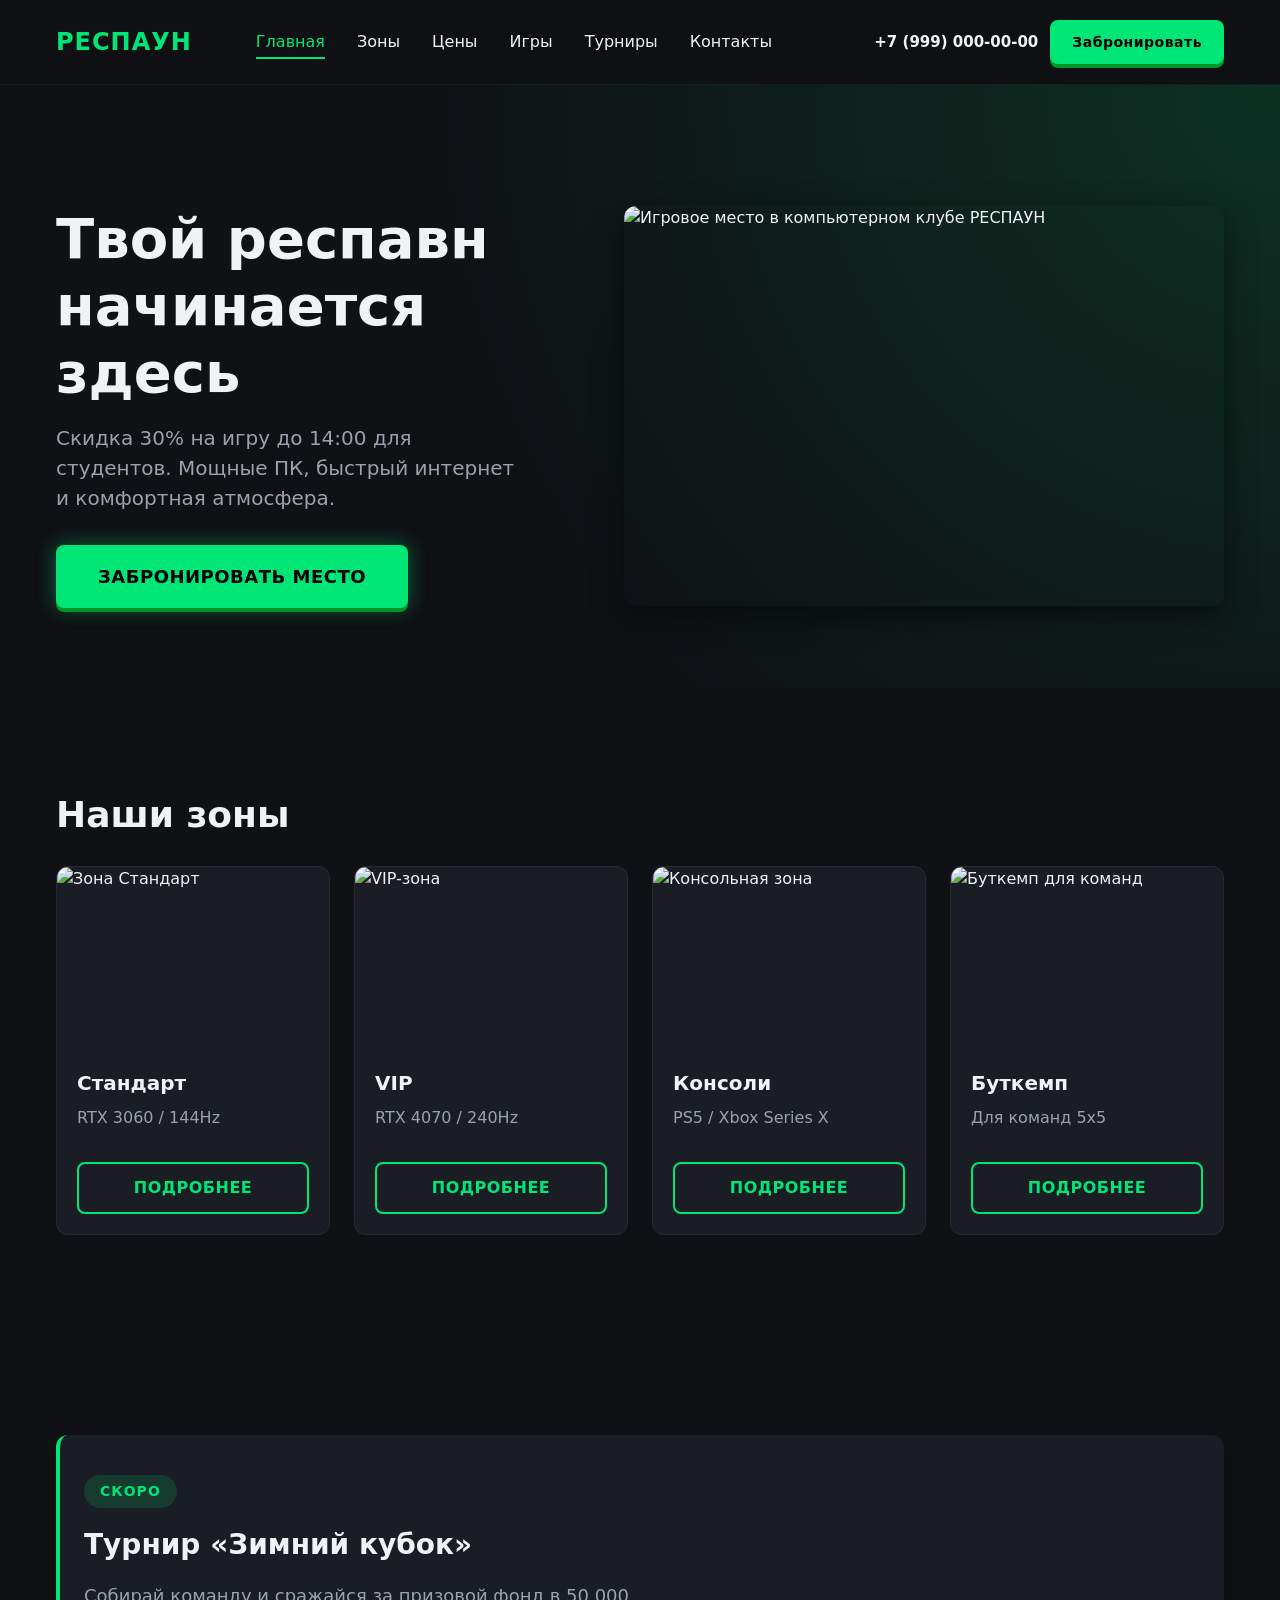
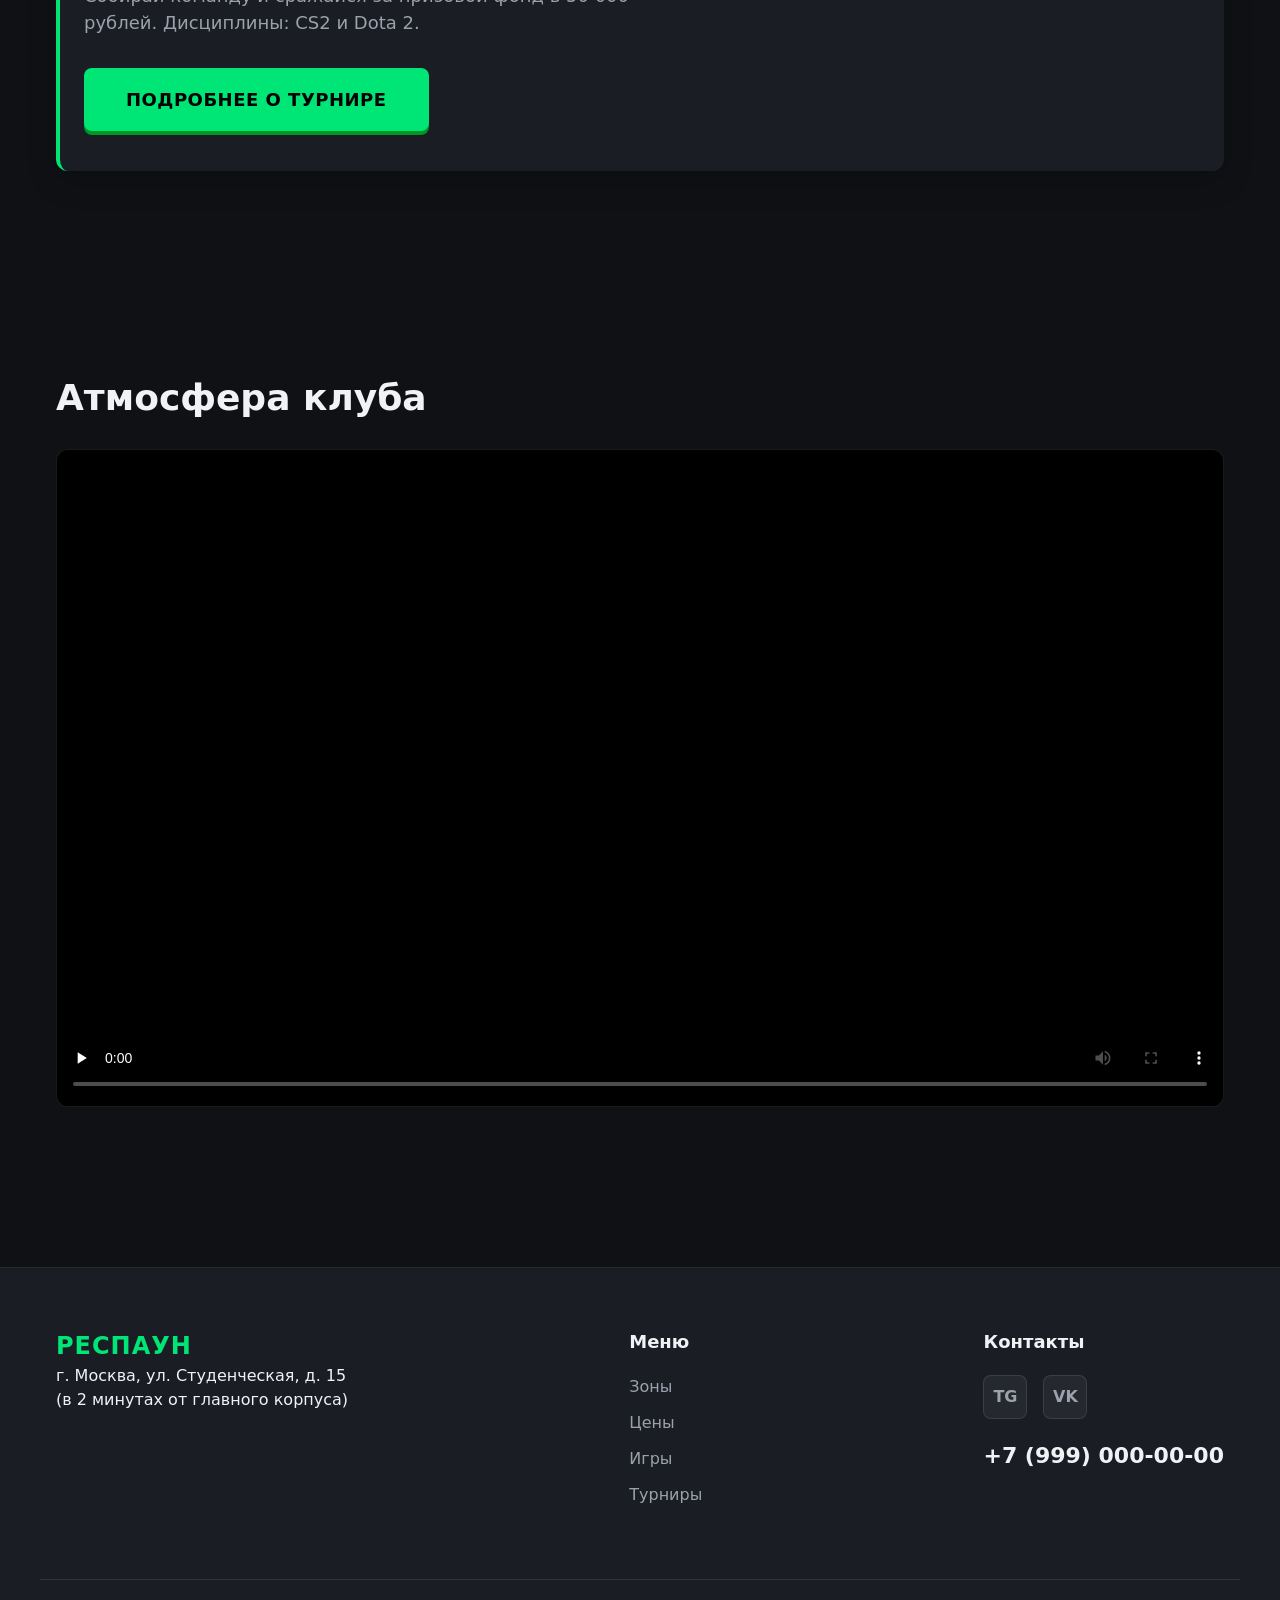
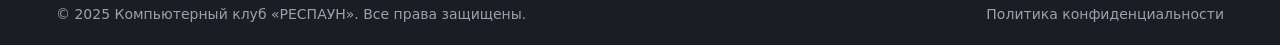
==== index.html @ 5cc8f0fd "index.html good" ====
<!DOCTYPE html>
<html lang="ru">
<head>
  <meta charset="UTF-8">
  <meta name="viewport" content="width=device-width, initial-scale=1.0">
  
  <title>Компьютерный клуб РЕСПАУН | Играй рядом с вузом</title>
  <meta name="description" content="Современный компьютерный клуб РЕСПАУН рядом с твоим вузом. Мощные ПК, уютные зоны, турниры и скидки для студентов. Бронируй место онлайн!">
  
  <meta property="og:title" content="Компьютерный клуб РЕСПАУН">
  <meta property="og:description" content="Играй рядом с вузом. Скидки до 14:00. Бронируй место онлайн!">
  <meta property="og:image" content="https://respawn-club.ru/img/og-index.webp">
  <meta property="og:type" content="website">
  <meta property="og:url" content="https://respawn-club.ru/">
  
  <link rel="icon" href="img/favicon.ico" type="image/x-icon">
  <link rel="stylesheet" href="css/style.css">
  <script src="js/main.js" defer></script>
</head>
<body class="page-index">

  <!-- БЛОК 1: ШАПКА И МЕНЮ -->
  <header class="header">
    <div class="container header__container">
      <a href="index.html" class="logo" aria-label="РЕСПАУН - на главную">РЕСПАУН</a>
      
      <nav class="nav" id="nav" aria-label="Главное меню">
        <ul class="nav__list">
          <li class="nav__item"><a href="index.html" class="nav__link nav__link--active" aria-current="page">Главная</a></li>
          <li class="nav__item"><a href="zones.html" class="nav__link">Зоны</a></li>
          <li class="nav__item"><a href="prices.html" class="nav__link">Цены</a></li>
          <li class="nav__item"><a href="games.html" class="nav__link">Игры</a></li>
          <li class="nav__item"><a href="tournament.html" class="nav__link">Турниры</a></li>
          <li class="nav__item"><a href="contacts.html" class="nav__link">Контакты</a></li>
        </ul>
      </nav>

      <div class="header__actions">
        <a href="tel:+79990000000" class="header__phone" data-event="contact_click" aria-label="Позвонить нам">+7 (999) 000-00-00</a>
        <!-- Сделали кнопку бронирования в шапке более заметной -->
        <a href="reaction.html" class="btn btn--primary btn--small" data-event="cta_click">Забронировать</a>
        
        <button class="burger" id="burger" aria-label="Открыть меню" aria-expanded="false" aria-controls="nav">
          <span class="burger__line"></span>
          <span class="burger__line"></span>
          <span class="burger__line"></span>
        </button>
      </div>
    </div>
  </header>

  <main>
    <!-- БЛОК 2: ПЕРВЫЙ ЭКРАН -->
    <section class="hero">
      <div class="container hero__container">
        <div class="hero__content">
          <h1 class="hero__title">Твой респавн начинается здесь</h1>
          <p class="hero__subtitle">Скидка 30% на игру до 14:00 для студентов. Мощные ПК, быстрый интернет и комфортная атмосфера.</p>
          
          <!-- Главная CTA-кнопка. Теперь это крупная, заметная кнопка -->
          <a href="reaction.html" class="btn btn--primary btn--large btn--glow" data-event="cta_click">
            Забронировать место
          </a>
        </div>
        <div class="hero__image">
          <img src="img/hero-pc.webp" alt="Игровое место в компьютерном клубе РЕСПАУН" width="600" height="400" fetchpriority="high">
        </div>
      </div>
    </section>

    <!-- БЛОК 3: ЗОНЫ -->
    <section class="zones section">
      <div class="container">
        <h2 class="section__title">Наши зоны</h2>
        <div class="zones__grid" data-event="zone_view">
          
          <a href="zones.html#standard" class="zone-card">
            <img src="img/zone-standard.webp" alt="Зона Стандарт" class="zone-card__img" loading="lazy" width="300" height="200">
            <div class="zone-card__content">
              <h3 class="zone-card__title">Стандарт</h3>
              <p class="zone-card__desc">RTX 3060 / 144Hz</p>
              <!-- Кнопка внутри карточки -->
              <span class="btn btn--outline btn--full-width">Подробнее</span>
            </div>
          </a>

          <a href="zones.html#vip" class="zone-card">
            <img src="img/zone-vip.webp" alt="VIP-зона" class="zone-card__img" loading="lazy" width="300" height="200">
            <div class="zone-card__content">
              <h3 class="zone-card__title">VIP</h3>
              <p class="zone-card__desc">RTX 4070 / 240Hz</p>
              <span class="btn btn--outline btn--full-width">Подробнее</span>
            </div>
          </a>

          <a href="zones.html#console" class="zone-card">
            <img src="img/zone-console.webp" alt="Консольная зона" class="zone-card__img" loading="lazy" width="300" height="200">
            <div class="zone-card__content">
              <h3 class="zone-card__title">Консоли</h3>
              <p class="zone-card__desc">PS5 / Xbox Series X</p>
              <span class="btn btn--outline btn--full-width">Подробнее</span>
            </div>
          </a>

          <a href="zones.html#bootcamp" class="zone-card">
            <img src="img/zone-bootcamp.webp" alt="Буткемп для команд" class="zone-card__img" loading="lazy" width="300" height="200">
            <div class="zone-card__content">
              <h3 class="zone-card__title">Буткемп</h3>
              <p class="zone-card__desc">Для команд 5х5</p>
              <span class="btn btn--outline btn--full-width">Подробнее</span>
            </div>
          </a>

        </div>
      </div>
    </section>

    <!-- БЛОК 4: ТУРНИР «ЗИМНИЙ КУБОК» -->
    <section class="tournament-promo section" data-event="tournament_view">
      <div class="container">
        <div class="promo-banner">
          <div class="promo-banner__content">
            <span class="badge">Скоро</span>
            <h2 class="promo-banner__title">Турнир «Зимний кубок»</h2>
            <p class="promo-banner__text">Собирай команду и сражайся за призовой фонд в 50 000 рублей. Дисциплины: CS2 и Dota 2.</p>
            <!-- Кнопка перехода на страницу турниров -->
            <a href="tournament.html" class="btn btn--primary btn--large">Подробнее о турнире</a>
          </div>
        </div>
      </div>
    </section>

    <!-- БЛОК 5: ВИДЕО КЛУБА -->
    <section class="video-section section" data-event="video_play">
      <div class="container">
        <h2 class="section__title">Атмосфера клуба</h2>
        <div class="video-wrapper">
          <video class="club-video" controls preload="none" poster="img/video-poster.webp">
            <source src="video/club-tour.mp4" type="video/mp4">
            Ваш браузер не поддерживает видео.
          </video>
        </div>
      </div>
    </section>
  </main>

  <!-- БЛОК 6: ПОДВАЛ -->
  <footer class="footer">
    <div class="container footer__container">
      <div class="footer__info">
        <a href="index.html" class="logo footer__logo">РЕСПАУН</a>
        <p class="footer__address">г. Москва, ул. Студенческая, д. 15<br>(в 2 минутах от главного корпуса)</p>
      </div>
      
      <div class="footer__nav">
        <h3 class="footer__title">Меню</h3>
        <ul class="footer__list">
          <li><a href="zones.html" class="footer__link">Зоны</a></li>
          <li><a href="prices.html" class="footer__link">Цены</a></li>
          <li><a href="games.html" class="footer__link">Игры</a></li>
          <li><a href="tournament.html" class="footer__link">Турниры</a></li>
        </ul>
      </div>

      <div class="footer__contacts">
        <h3 class="footer__title">Контакты</h3>
        <div class="footer__socials" data-event="social_click">
          <a href="https://t.me/respawn_club" target="_blank" rel="noopener" aria-label="Мы в Telegram">TG</a>
          <a href="https://vk.com/respawn_club" target="_blank" rel="noopener" aria-label="Мы во ВКонтакте">VK</a>
        </div>
        <a href="tel:+79990000000" class="footer__phone" data-event="contact_click">+7 (999) 000-00-00</a>
      </div>
    </div>
    
    <div class="container footer__bottom">
      <p>&copy; 2025 Компьютерный клуб «РЕСПАУН». Все права защищены.</p>
      <a href="privacy.html" class="footer__privacy">Политика конфиденциальности</a>
    </div>
  </footer>

</body>
</html>
---- css/style.css ----
/* --- Базовые переменные --- */
:root {
  --bg-color: #0f1115;
  --surface-color: #1a1d24;
  --text-main: #f0f2f5;
  --text-muted: #9ba1ad;
  --accent-color: #00e676;
  --accent-hover: #00c853;
  --accent-active: #009624;
  --border-radius: 12px;
  --container-width: 1200px;
  --font-family: system-ui, -apple-system, BlinkMacSystemFont, "Segoe UI", Roboto, sans-serif;
}

* {
  box-sizing: border-box;
  margin: 0;
  padding: 0;
}

body {
  font-family: var(--font-family);
  background-color: var(--bg-color);
  color: var(--text-main);
  line-height: 1.5;
  -webkit-font-smoothing: antialiased;
}

img, video {
  max-width: 100%;
  height: auto;
  display: block;
}

a {
  text-decoration: none;
  color: inherit;
}

ul {
  list-style: none;
}

.container {
  width: 100%;
  max-width: var(--container-width);
  margin: 0 auto;
  padding: 0 16px;
}

.section {
  padding: 60px 0;
}

.section__title {
  font-size: 28px;
  margin-bottom: 24px;
  font-weight: 700;
}

/* =========================================
   ОБНОВЛЕННЫЕ КНОПКИ
   ========================================= */
.btn {
  display: inline-flex;
  align-items: center;
  justify-content: center;
  min-height: 48px; /* Увеличенная высота для удобства нажатия */
  padding: 12px 32px;
  border-radius: 8px; /* Чуть менее круглые, более строгие */
  font-weight: 700;
  font-size: 16px;
  cursor: pointer;
  transition: all 0.2s ease-in-out;
  border: 2px solid transparent;
  text-align: center;
  text-transform: uppercase; /* Для стиля геймерских кнопок */
  letter-spacing: 0.5px;
  font-family: inherit;
}

/* Эффект нажатия */
.btn:active {
  transform: translateY(2px);
  box-shadow: none;
}

/* Основная (акцентная) кнопка */
.btn--primary {
  background-color: var(--accent-color);
  color: #000;
  box-shadow: 0 4px 0 var(--accent-active); /* Объемная тень снизу */
}

.btn--primary:hover {
  background-color: var(--accent-hover);
  box-shadow: 0 4px 0 #007b1e;
  transform: translateY(-2px);
}

/* Кнопка с обводкой (для карточек) */
.btn--outline {
  border-color: var(--accent-color);
  color: var(--accent-color);
  background: transparent;
}

.btn--outline:hover {
  background-color: var(--accent-color);
  color: #000;
  box-shadow: 0 4px 0 var(--accent-active);
  transform: translateY(-2px);
}

/* Размеры */
.btn--large {
  font-size: 18px;
  padding: 16px 40px;
  min-height: 56px;
}

.btn--small {
  font-size: 14px;
  padding: 8px 20px;
  min-height: 44px; /* Минимум 44px по требованиям доступности */
  text-transform: none;
}

.btn--full-width {
  width: 100%;
  margin-top: 16px;
}

/* Свечение для главной кнопки на первом экране */
.btn--glow {
  box-shadow: 0 4px 0 var(--accent-active), 0 0 20px rgba(0, 230, 118, 0.4);
}
.btn--glow:hover {
  box-shadow: 0 4px 0 #007b1e, 0 0 30px rgba(0, 230, 118, 0.6);
}

/* =========================================
   ШАПКА
   ========================================= */
.header {
  background-color: rgba(15, 17, 21, 0.95);
  backdrop-filter: blur(10px);
  position: sticky;
  top: 0;
  z-index: 100;
  border-bottom: 1px solid rgba(255, 255, 255, 0.05);
  padding: 10px 0;
}

.header__container {
  display: flex;
  align-items: center;
  justify-content: space-between;
  min-height: 64px;
  gap: 16px;
}

.logo {
  font-size: 24px;
  font-weight: 900;
  letter-spacing: 1px;
  color: var(--accent-color);
}

.nav {
  display: none;
}

.header__phone {
  display: none;
  font-weight: 600;
  font-size: 15px;
}

.header__actions {
  display: flex;
  align-items: center;
  gap: 12px;
}

/* Бургер */
.burger {
  display: flex;
  flex-direction: column;
  justify-content: space-around;
  width: 44px;
  height: 44px;
  background: rgba(255, 255, 255, 0.05);
  border-radius: 8px;
  border: none;
  cursor: pointer;
  padding: 12px;
}

.burger__line {
  width: 100%;
  height: 2px;
  background-color: var(--text-main);
  transition: 0.3s;
}

/* =========================================
   ПЕРВЫЙ ЭКРАН
   ========================================= */
.hero {
  padding: 40px 0;
  background: radial-gradient(circle at top right, rgba(0, 230, 118, 0.15), transparent 60%);
}

.hero__container {
  display: flex;
  flex-direction: column;
  gap: 32px;
}

.hero__title {
  font-size: 36px;
  line-height: 1.2;
  margin-bottom: 16px;
}

.hero__subtitle {
  font-size: 18px;
  color: var(--text-muted);
  margin-bottom: 32px;
}

.hero__image img {
  border-radius: var(--border-radius);
  box-shadow: 0 10px 30px rgba(0,0,0,0.5);
}

/* =========================================
   ЗОНЫ
   ========================================= */
.zones__grid {
  display: grid;
  grid-template-columns: 1fr;
  gap: 24px;
}

.zone-card {
  background-color: var(--surface-color);
  border-radius: var(--border-radius);
  overflow: hidden;
  transition: transform 0.3s, box-shadow 0.3s;
  display: flex;
  flex-direction: column;
  border: 1px solid rgba(255,255,255,0.05);
}

.zone-card:hover {
  transform: translateY(-5px);
  box-shadow: 0 10px 20px rgba(0,0,0,0.3);
  border-color: rgba(0, 230, 118, 0.3);
}

.zone-card__content {
  padding: 20px;
  display: flex;
  flex-direction: column;
  flex-grow: 1;
}

.zone-card__title {
  font-size: 20px;
  margin-bottom: 8px;
}

.zone-card__desc {
  color: var(--text-muted);
  margin-bottom: 16px;
  flex-grow: 1;
}

/* =========================================
   ТУРНИР
   ========================================= */
.promo-banner {
  background-color: var(--surface-color);
  border-radius: var(--border-radius);
  padding: 40px 24px;
  border-left: 4px solid var(--accent-color);
  box-shadow: 0 10px 30px rgba(0,0,0,0.2);
}

.badge {
  display: inline-block;
  background-color: rgba(0, 230, 118, 0.15);
  color: var(--accent-color);
  padding: 6px 16px;
  border-radius: 20px;
  font-size: 14px;
  font-weight: 700;
  margin-bottom: 16px;
  text-transform: uppercase;
  letter-spacing: 1px;
}

.promo-banner__title {
  font-size: 28px;
  margin-bottom: 16px;
}

.promo-banner__text {
  color: var(--text-muted);
  margin-bottom: 32px;
  max-width: 600px;
  font-size: 18px;
}

/* =========================================
   ВИДЕО
   ========================================= */
.video-wrapper {
  position: relative;
  border-radius: var(--border-radius);
  overflow: hidden;
  background-color: #000;
  border: 1px solid rgba(255,255,255,0.1);
}

.club-video {
  width: 100%;
  aspect-ratio: 16 / 9;
  object-fit: cover;
}

/* =========================================
   ПОДВАЛ
   ========================================= */
.footer {
  background-color: var(--surface-color);
  padding: 60px 0 20px;
  margin-top: 60px;
  border-top: 1px solid rgba(255, 255, 255, 0.05);
}

.footer__container {
  display: flex;
  flex-direction: column;
  gap: 40px;
}

.footer__title {
  font-size: 18px;
  margin-bottom: 20px;
  color: var(--text-main);
}

.footer__list li {
  margin-bottom: 12px;
}

.footer__link {
  color: var(--text-muted);
  transition: color 0.3s;
}

.footer__link:hover {
  color: var(--accent-color);
}

.footer__socials {
  display: flex;
  gap: 16px;
  margin-bottom: 20px;
}

.footer__socials a {
  display: flex;
  align-items: center;
  justify-content: center;
  width: 44px;
  height: 44px;
  background-color: rgba(255,255,255,0.05);
  border: 1px solid rgba(255,255,255,0.1);
  border-radius: 8px;
  font-weight: bold;
  color: var(--text-muted);
  transition: all 0.3s;
}

.footer__socials a:hover {
  background-color: var(--accent-color);
  border-color: var(--accent-color);
  color: #000;
}

.footer__phone {
  font-size: 22px;
  font-weight: 800;
  color: var(--text-main);
  transition: color 0.3s;
}
.footer__phone:hover {
  color: var(--accent-color);
}

.footer__bottom {
  margin-top: 60px;
  padding-top: 24px;
  border-top: 1px solid rgba(255, 255, 255, 0.1);
  display: flex;
  flex-direction: column;
  gap: 16px;
  font-size: 14px;
  color: var(--text-muted);
}

.footer__privacy:hover {
  color: var(--text-main);
}

/* =========================================
   АДАПТИВНОСТЬ
   ========================================= */

@media (min-width: 768px) {
  .section__title { font-size: 36px; }
  
  .hero__title { font-size: 56px; }
  .hero__subtitle { font-size: 20px; }
  
  .zones__grid {
    grid-template-columns: repeat(2, 1fr);
  }
  
  .footer__container {
    flex-direction: row;
    justify-content: space-between;
  }
  
  .footer__bottom {
    flex-direction: row;
    justify-content: space-between;
    align-items: center;
  }
}

@media (min-width: 1024px) {
  .section { padding: 100px 0; }
  
  .burger { display: none; }
  .header__phone { display: block; }
  
  .nav {
    display: block;
    margin: 0 auto 0 48px;
  }
  
  .nav__list {
    display: flex;
    gap: 32px;
  }
  
  .nav__link {
    font-size: 16px;
    padding: 8px 0;
    position: relative;
    font-weight: 500;
  }
  
  .nav__link::after {
    content: '';
    position: absolute;
    bottom: 0;
    left: 0;
    width: 100%;
    height: 2px;
    background-color: var(--accent-color);
    transform: scaleX(0);
    transition: transform 0.3s;
  }
  
  .nav__link:hover::after,
  .nav__link--active::after {
    transform: scaleX(1);
  }
  
  .nav__link--active {
    color: var(--accent-color);
  }
  
  .hero {
    padding: 120px 0 80px;
  }
  
  .hero__container {
    flex-direction: row;
    align-items: center;
  }
  
  .hero__content {
    flex: 1;
    padding-right: 60px;
  }
  
  .hero__image {
    flex: 1;
  }
  
  .zones__grid {
    grid-template-columns: repeat(4, 1fr);
  }
}
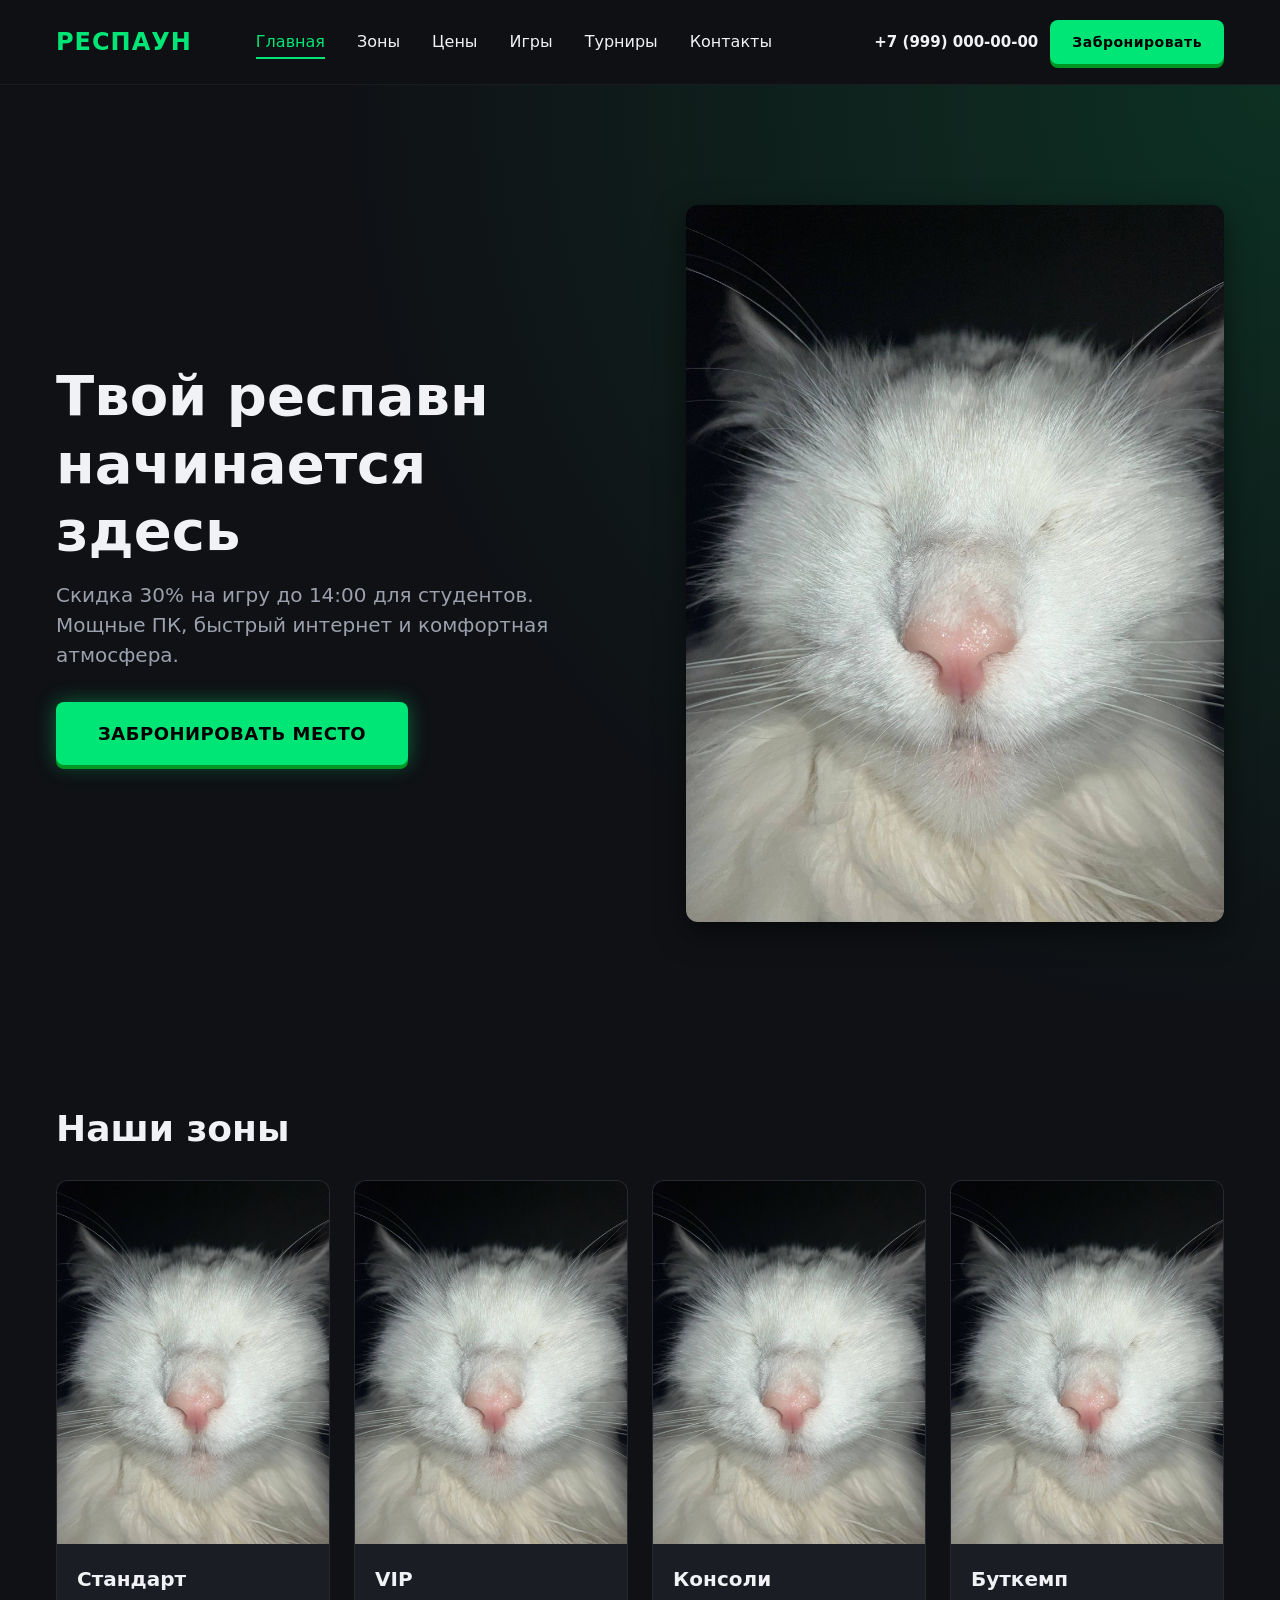
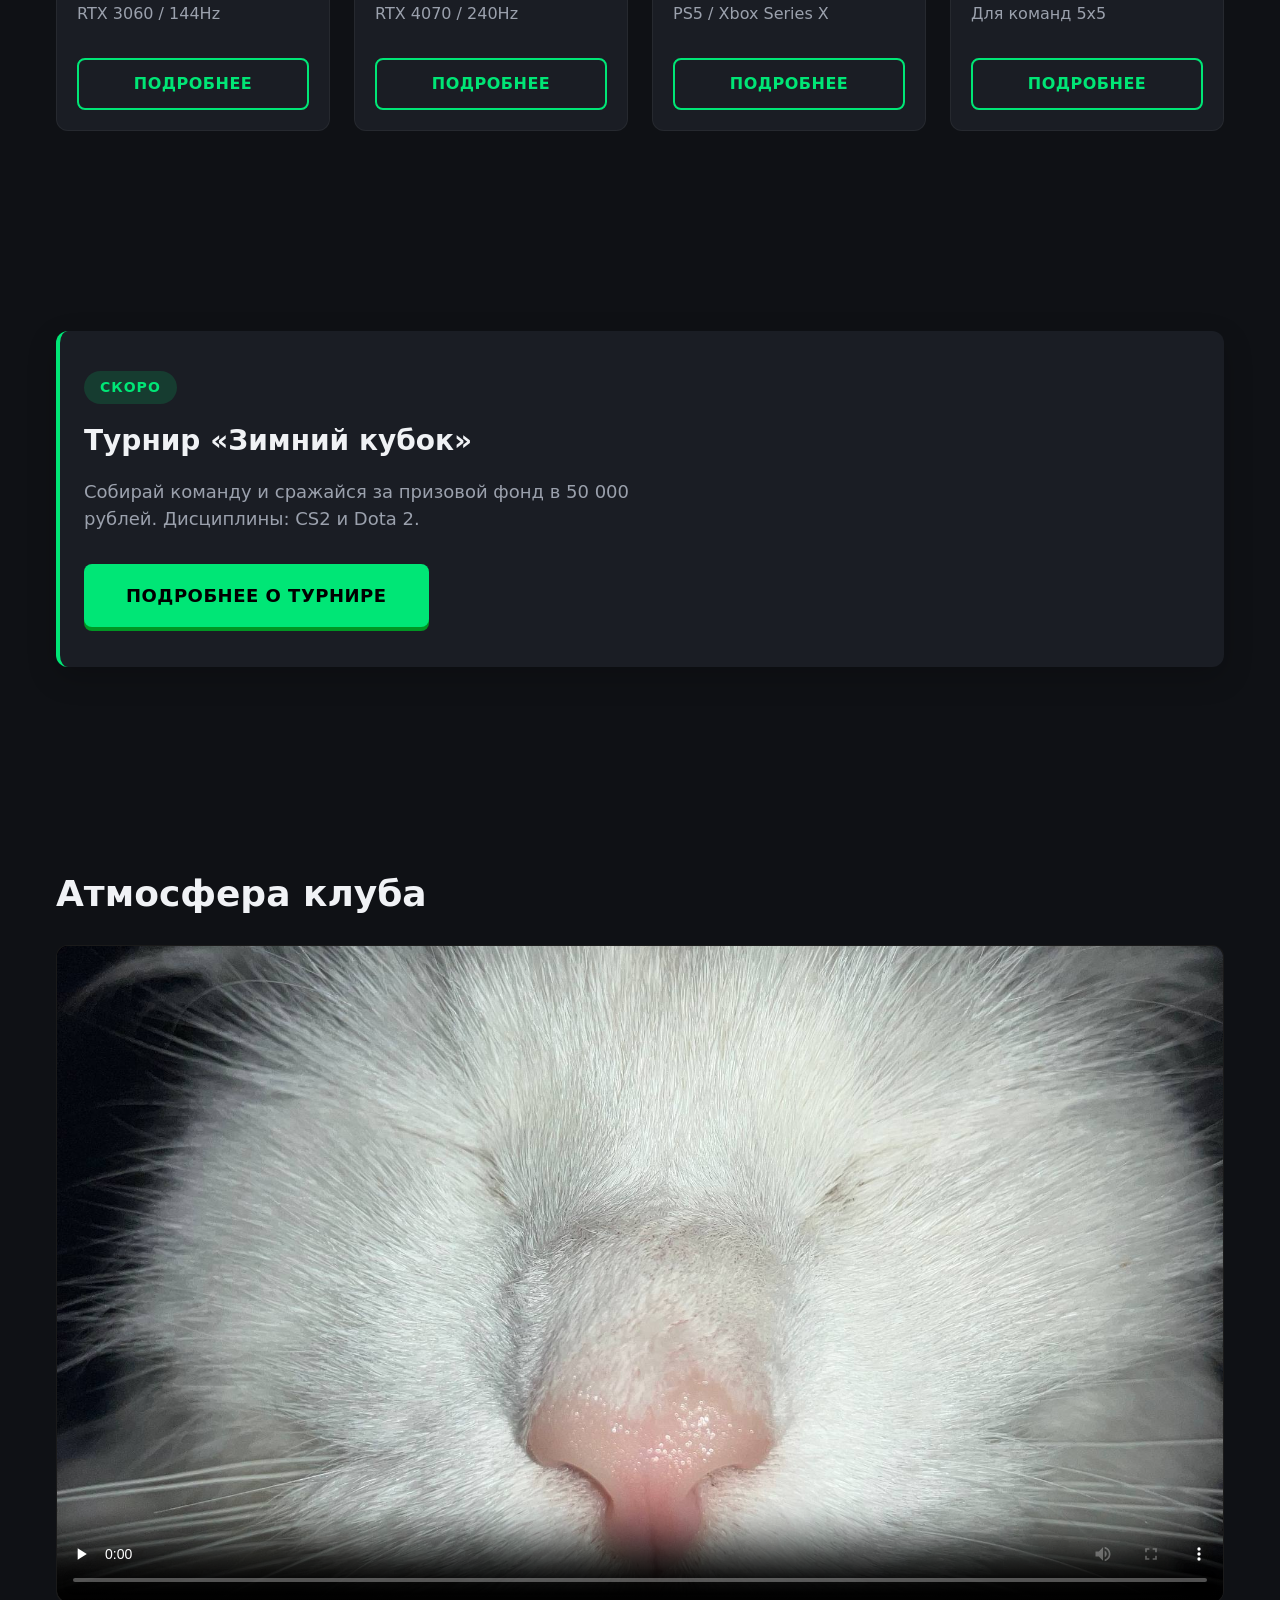
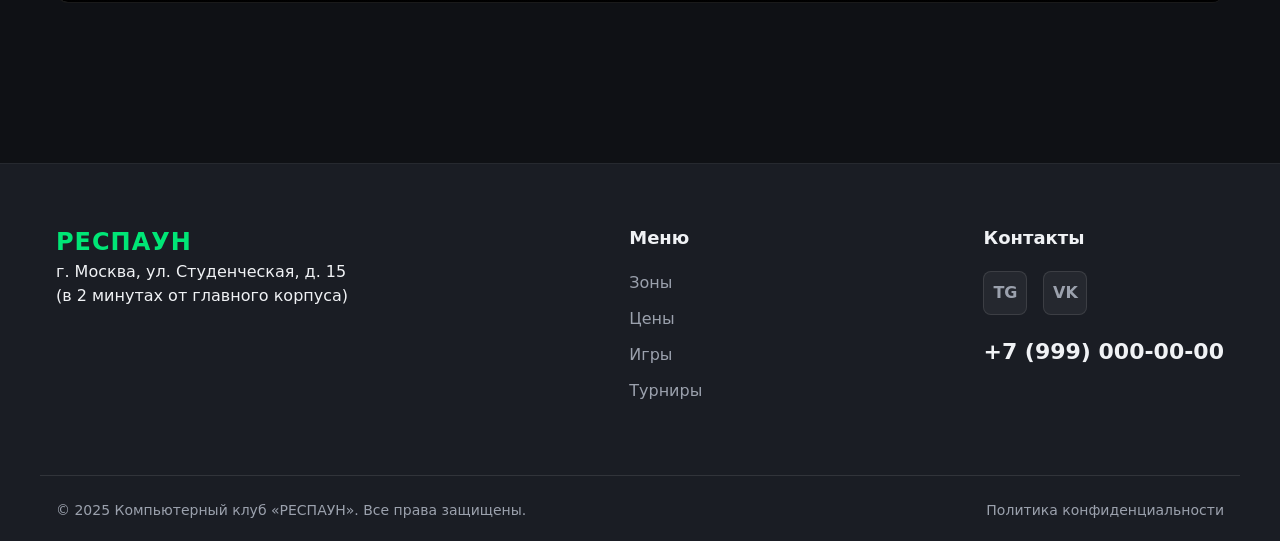
==== commit ac20e202: "zones.html good + test photos" ====
--- a/index.html
+++ b/index.html
@@ -63,7 +63,7 @@
           </a>
         </div>
         <div class="hero__image">
-          <img src="img/hero-pc.webp" alt="Игровое место в компьютерном клубе РЕСПАУН" width="600" height="400" fetchpriority="high">
+          <img src="img/bolvanka.jpg" alt="Игровое место в компьютерном клубе РЕСПАУН" width="600" height="400" fetchpriority="high">
         </div>
       </div>
     </section>
@@ -75,7 +75,7 @@
         <div class="zones__grid" data-event="zone_view">
           
           <a href="zones.html#standard" class="zone-card">
-            <img src="img/zone-standard.webp" alt="Зона Стандарт" class="zone-card__img" loading="lazy" width="300" height="200">
+            <img src="img/bolvanka.jpg" alt="Зона Стандарт" class="zone-card__img" loading="lazy" width="300" height="200">
             <div class="zone-card__content">
               <h3 class="zone-card__title">Стандарт</h3>
               <p class="zone-card__desc">RTX 3060 / 144Hz</p>
@@ -85,7 +85,7 @@
           </a>
 
           <a href="zones.html#vip" class="zone-card">
-            <img src="img/zone-vip.webp" alt="VIP-зона" class="zone-card__img" loading="lazy" width="300" height="200">
+            <img src="img/bolvanka.jpg" alt="VIP-зона" class="zone-card__img" loading="lazy" width="300" height="200">
             <div class="zone-card__content">
               <h3 class="zone-card__title">VIP</h3>
               <p class="zone-card__desc">RTX 4070 / 240Hz</p>
@@ -94,7 +94,7 @@
           </a>
 
           <a href="zones.html#console" class="zone-card">
-            <img src="img/zone-console.webp" alt="Консольная зона" class="zone-card__img" loading="lazy" width="300" height="200">
+            <img src="img/bolvanka.jpg" alt="Консольная зона" class="zone-card__img" loading="lazy" width="300" height="200">
             <div class="zone-card__content">
               <h3 class="zone-card__title">Консоли</h3>
               <p class="zone-card__desc">PS5 / Xbox Series X</p>
@@ -103,7 +103,7 @@
           </a>
 
           <a href="zones.html#bootcamp" class="zone-card">
-            <img src="img/zone-bootcamp.webp" alt="Буткемп для команд" class="zone-card__img" loading="lazy" width="300" height="200">
+            <img src="img/bolvanka.jpg" alt="Буткемп для команд" class="zone-card__img" loading="lazy" width="300" height="200">
             <div class="zone-card__content">
               <h3 class="zone-card__title">Буткемп</h3>
               <p class="zone-card__desc">Для команд 5х5</p>
@@ -135,8 +135,8 @@
       <div class="container">
         <h2 class="section__title">Атмосфера клуба</h2>
         <div class="video-wrapper">
-          <video class="club-video" controls preload="none" poster="img/video-poster.webp">
-            <source src="video/club-tour.mp4" type="video/mp4">
+          <video class="club-video" controls preload="none" poster="img/bolvanka.jpg">
+            <source src="video/bolvanka.MOV" type="video/mp4">
             Ваш браузер не поддерживает видео.
           </video>
         </div>
--- a/css/style.css
+++ b/css/style.css
@@ -508,4 +508,252 @@
   .zones__grid {
     grid-template-columns: repeat(4, 1fr);
   }
+}
+
+/* =========================================
+   КАРТОЧКИ ЗОН (ZONES DETAIL)
+   ========================================= */
+.zones-detail {
+  display: flex;
+  flex-direction: column;
+  gap: 40px;
+}
+
+.zone-detail-card {
+  display: flex;
+  flex-direction: column;
+  background-color: var(--surface-color);
+  border-radius: var(--border-radius);
+  overflow: hidden;
+  border: 1px solid rgba(255,255,255,0.05);
+  scroll-margin-top: 100px;
+}
+
+/* Картинка */
+.zone-detail-card__image {
+  width: 100%;
+}
+
+.zone-detail-card__image img {
+  width: 100%;
+  height: 100%;
+  object-fit: cover;
+  display: block;
+}
+
+/* Контент (текст) */
+.zone-detail-card__content {
+  padding: 32px 24px; /* Отступы со всех сторон */
+  display: flex;
+  flex-direction: column;
+  gap: 24px; /* Расстояние между заголовком, описанием и списком */
+}
+
+.zone-detail-card__title {
+  font-size: 28px;
+  color: var(--accent-color);
+  margin: 0;
+}
+
+/* Описание с абзацами */
+.zone-detail-card__desc {
+  color: var(--text-muted);
+  font-size: 16px;
+  line-height: 1.7; /* Воздух между строками */
+}
+
+.zone-detail-card__desc p {
+  margin-bottom: 16px; /* Расстояние между абзацами */
+}
+
+.zone-detail-card__desc p:last-child {
+  margin-bottom: 0;
+}
+
+/* Таблица характеристик */
+.specs-list {
+  display: flex;
+  flex-direction: column;
+  gap: 0;
+  background: rgba(0, 0, 0, 0.2);
+  border-radius: 8px;
+  overflow: hidden;
+}
+
+.specs-list__item {
+  display: flex;
+  justify-content: space-between;
+  align-items: center;
+  padding: 12px 16px;
+  font-size: 15px;
+  border-bottom: 1px solid rgba(255, 255, 255, 0.05);
+}
+
+.specs-list__item:last-child {
+  border-bottom: none;
+}
+
+.specs-list__label {
+  color: var(--text-muted);
+}
+
+.specs-list__value {
+  color: var(--text-main);
+  font-weight: 500;
+  text-align: right;
+}
+
+/* =========================================
+   АДАПТИВНОСТЬ (Отступы на десктопе)
+   ========================================= */
+@media (min-width: 768px) {
+  .zone-detail-card {
+    flex-direction: row;
+    align-items: stretch; /* Картинка растягивается по высоте текста */
+  }
+  
+  .zone-detail-card:nth-child(even) {
+    flex-direction: row-reverse;
+  }
+  
+  /* Картинка занимает 45% ширины */
+  .zone-detail-card__image {
+    flex: 0 0 45%;
+  }
+  
+  /* Текст занимает оставшееся место */
+  .zone-detail-card__content {
+    flex: 1;
+    padding: 48px; /* Увеличенные отступы для десктопа (воздух) */
+    justify-content: center; /* Центрируем текст по вертикали */
+  }
+}
+
+
+/* =========================================
+   CTA БЛОК (КНОПКА ЗАБРОНИРОВАТЬ)
+   ========================================= */
+.cta-section {
+  padding-top: 40px;
+  padding-bottom: 80px;
+}
+
+.cta-box {
+  background: linear-gradient(135deg, rgba(26, 29, 36, 1) 0%, rgba(0, 230, 118, 0.1) 100%);
+  border: 2px solid var(--accent-color);
+  border-radius: var(--border-radius);
+  padding: 48px 24px;
+  text-align: center;
+  box-shadow: 0 10px 40px rgba(0, 230, 118, 0.15);
+  
+  /* Делаем блок флекс-контейнером для управления отступами */
+  display: flex;
+  flex-direction: column;
+  align-items: center;
+}
+
+.cta-box__title {
+  font-size: 28px;
+  margin-top: 0;
+  margin-bottom: 16px; /* Отступ от заголовка до текста */
+}
+
+.cta-box__text {
+  font-size: 18px;
+  color: var(--text-muted);
+  /* Увеличиваем отступ снизу, чтобы кнопка не прилипала */
+  margin-top: 0;
+  margin-bottom: 32px; /* Вот здесь задается расстояние до кнопки */
+  max-width: 600px;
+  line-height: 1.5;
+}
+
+/* На планшетах и десктопах делаем отступы еще больше */
+@media (min-width: 768px) {
+  .cta-box {
+    padding: 64px 48px;
+  }
+  
+  .cta-box__text {
+    margin-bottom: 40px; /* Еще больше воздуха на больших экранах */
+  }
+}
+
+/* =========================================
+   ШАПКА ВНУТРЕННИХ СТРАНИЦ (PAGE HEADER)
+   ========================================= */
+.page-header {
+  padding: 48px 0;
+  /* Легкий градиент от фирменного цвета к темному фону */
+  background: linear-gradient(180deg, rgba(0, 230, 118, 0.08) 0%, var(--bg-color) 100%);
+  margin-bottom: 40px;
+}
+
+.breadcrumbs {
+  font-size: 14px;
+  color: var(--text-muted);
+  margin-bottom: 24px;
+}
+
+.breadcrumbs a {
+  color: var(--text-muted);
+  transition: color 0.3s;
+}
+
+.breadcrumbs a:hover {
+  color: var(--accent-color);
+}
+
+.breadcrumbs__sep {
+  margin: 0 8px;
+}
+
+/* Контейнер для заголовка и описания */
+.page-header__content {
+  position: relative;
+  padding-left: 24px; /* Отступ для текста, чтобы он не наезжал на полосу */
+  border-left: 4px solid var(--accent-color); /* Неоновая полоса слева */
+}
+
+/* Сам заголовок */
+.page-title {
+  font-size: 36px;
+  font-weight: 800;
+  margin: 0 0 16px 0;
+  line-height: 1.2;
+  color: var(--text-main);
+  /* Легкое неоновое свечение для заголовка */
+  text-shadow: 0 0 20px rgba(0, 230, 118, 0.3);
+}
+
+/* Описание под заголовком */
+.page-subtitle {
+  font-size: 18px;
+  color: var(--text-muted);
+  max-width: 800px;
+  line-height: 1.6;
+  margin: 0;
+}
+
+/* =========================================
+   АДАПТИВНОСТЬ ШАПКИ
+   ========================================= */
+@media (min-width: 768px) {
+  .page-header {
+    padding: 64px 0;
+    margin-bottom: 60px;
+  }
+
+  .page-header__content {
+    padding-left: 32px;
+    border-left-width: 6px; /* Полоса чуть толще на десктопе */
+  }
+
+  .page-title {
+    font-size: 48px; /* Крупный, уверенный заголовок */
+  }
+
+  .page-subtitle {
+    font-size: 20px;
+  }
 }
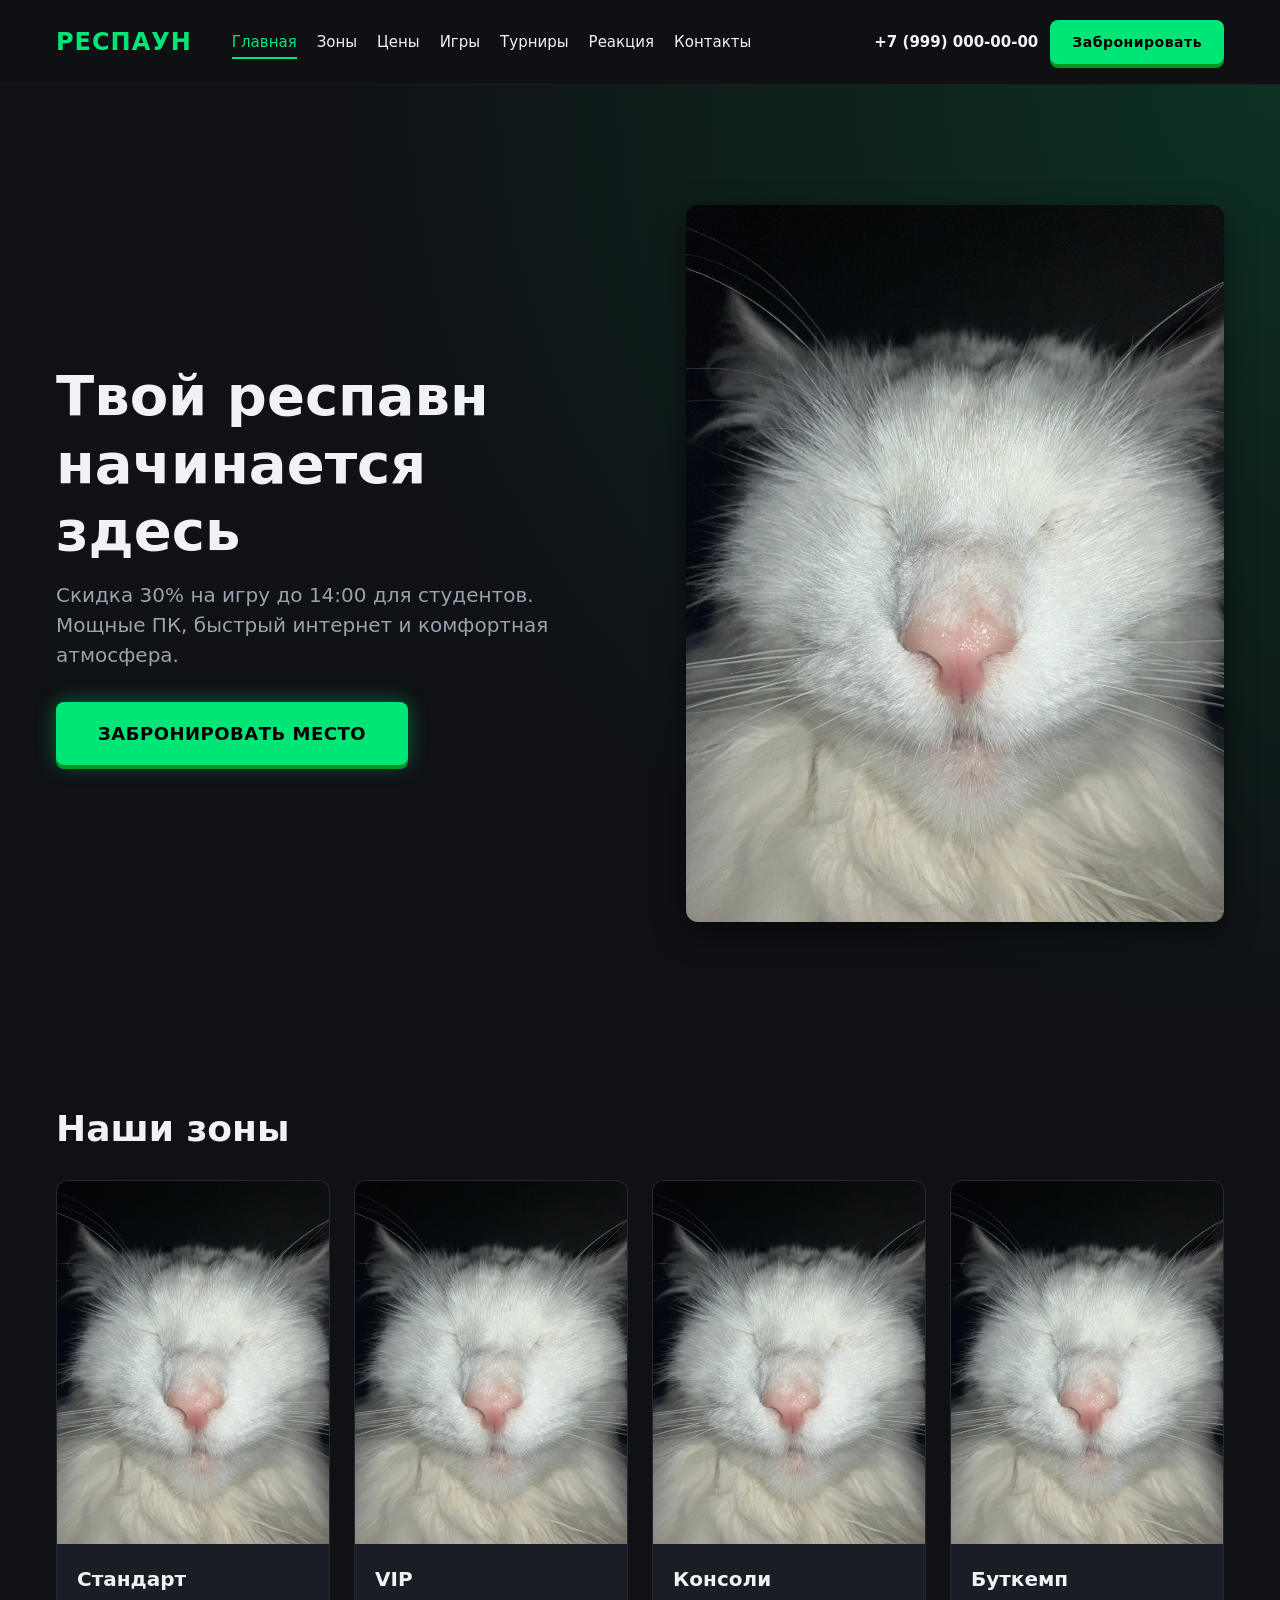
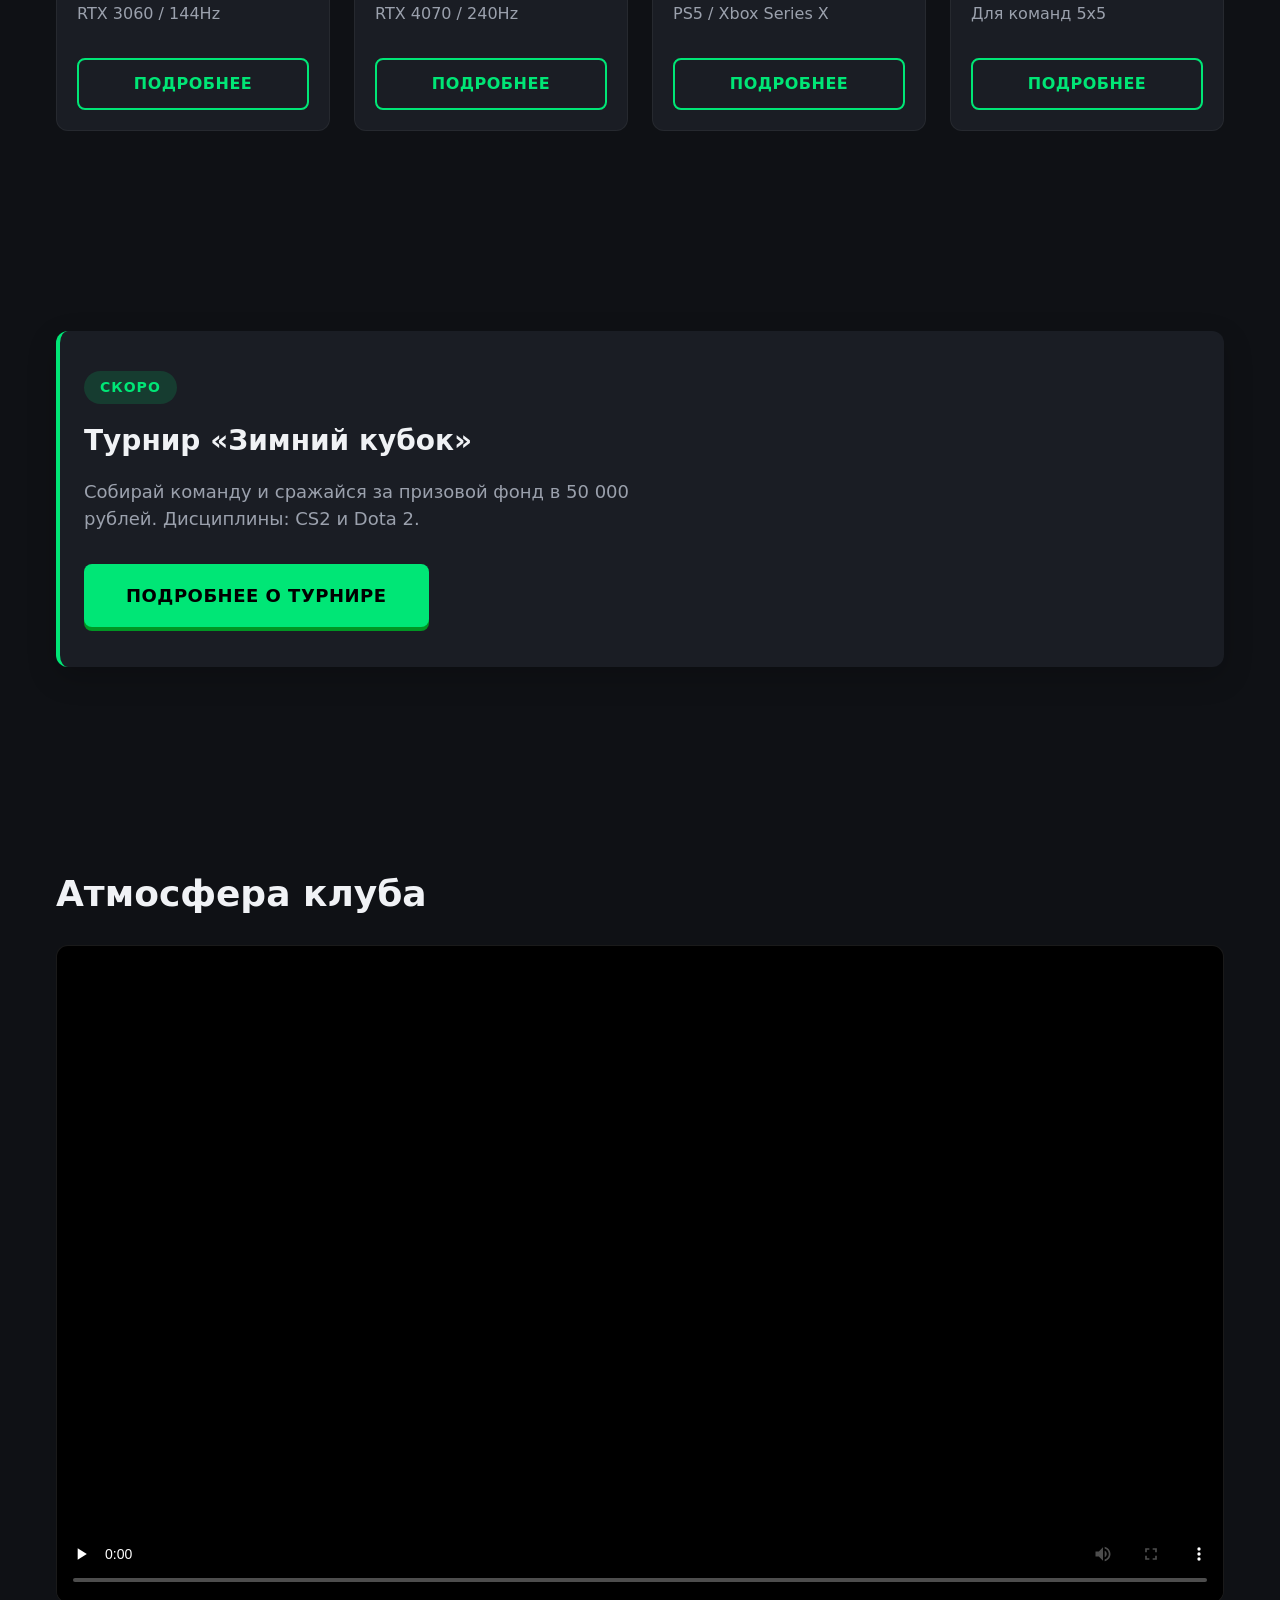
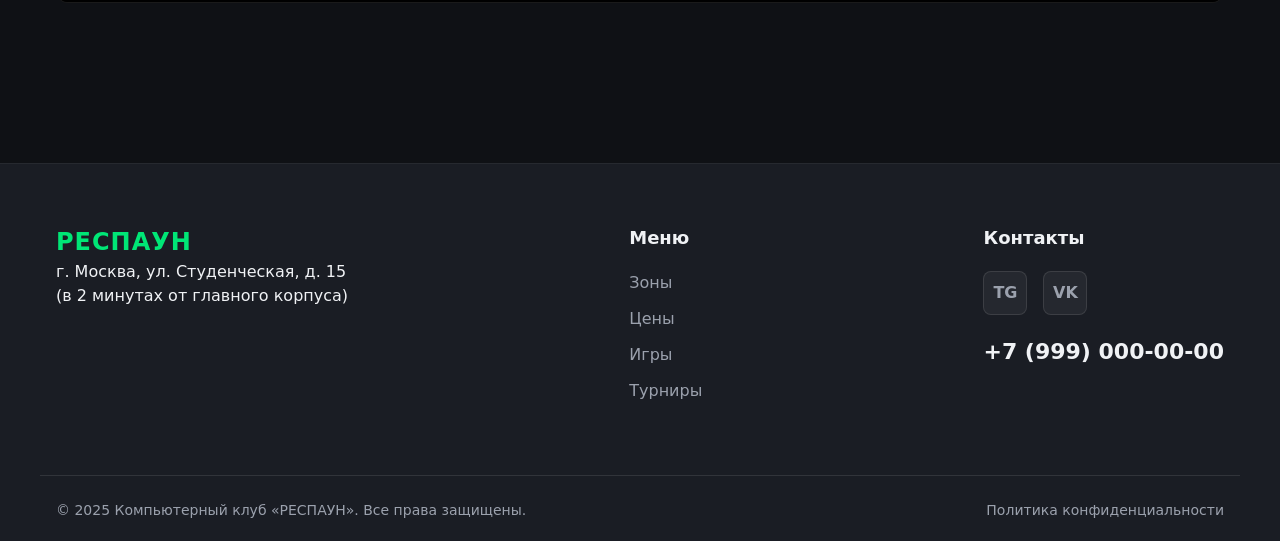
==== commit 5886209b: "fixed header" ====
--- a/index.html
+++ b/index.html
@@ -31,6 +31,7 @@
           <li class="nav__item"><a href="prices.html" class="nav__link">Цены</a></li>
           <li class="nav__item"><a href="games.html" class="nav__link">Игры</a></li>
           <li class="nav__item"><a href="tournament.html" class="nav__link">Турниры</a></li>
+          <li class="nav__item"><a href="reaction.html" class="nav__link">Реакция</a></li>
           <li class="nav__item"><a href="contacts.html" class="nav__link">Контакты</a></li>
         </ul>
       </nav>
@@ -38,7 +39,7 @@
       <div class="header__actions">
         <a href="tel:+79990000000" class="header__phone" data-event="contact_click" aria-label="Позвонить нам">+7 (999) 000-00-00</a>
         <!-- Сделали кнопку бронирования в шапке более заметной -->
-        <a href="reaction.html" class="btn btn--primary btn--small" data-event="cta_click">Забронировать</a>
+        <a href="prices.html" class="btn btn--primary btn--small" data-event="cta_click">Забронировать</a>
         
         <button class="burger" id="burger" aria-label="Открыть меню" aria-expanded="false" aria-controls="nav">
           <span class="burger__line"></span>
@@ -135,7 +136,7 @@
       <div class="container">
         <h2 class="section__title">Атмосфера клуба</h2>
         <div class="video-wrapper">
-          <video class="club-video" controls preload="none" poster="img/bolvanka.jpg">
+          <video class="club-video" controls preload="none" poster="img/bolvanka.j">
             <source src="video/bolvanka.MOV" type="video/mp4">
             Ваш браузер не поддерживает видео.
           </video>
--- a/css/style.css
+++ b/css/style.css
@@ -756,4 +756,1265 @@
   .page-subtitle {
     font-size: 20px;
   }
+}
+
+/* =========================================
+   КАРТОЧКИ ТАРИФОВ
+   ========================================= */
+.pricing-cards {
+  display: grid;
+  grid-template-columns: 1fr;
+  gap: 24px;
+}
+
+.pricing-card {
+  background-color: var(--surface-color);
+  border: 1px solid rgba(255,255,255,0.05);
+  border-radius: var(--border-radius);
+  padding: 32px 24px;
+  display: flex;
+  flex-direction: column;
+  position: relative;
+  transition: transform 0.3s, border-color 0.3s;
+}
+
+.pricing-card:hover {
+  transform: translateY(-5px);
+  border-color: rgba(0, 230, 118, 0.3);
+}
+
+.pricing-card--popular {
+  border-color: var(--accent-color);
+  box-shadow: 0 10px 30px rgba(0, 230, 118, 0.1);
+}
+
+.pricing-card__badge {
+  position: absolute;
+  top: -12px;
+  left: 50%;
+  transform: translateX(-50%);
+  background-color: var(--accent-color);
+  color: #000;
+  font-size: 12px;
+  font-weight: 800;
+  padding: 4px 12px;
+  border-radius: 20px;
+  text-transform: uppercase;
+}
+
+.pricing-card__title {
+  font-size: 24px;
+  margin-bottom: 16px;
+}
+
+.pricing-card__price {
+  margin-bottom: 24px;
+  display: flex;
+  align-items: baseline;
+  gap: 8px;
+}
+
+.pricing-card__amount {
+  font-size: 42px;
+  font-weight: 800;
+  color: var(--text-main);
+}
+
+.pricing-card__period {
+  color: var(--text-muted);
+  font-size: 16px;
+}
+
+.pricing-card__features {
+  list-style: none;
+  padding: 0;
+  margin: 0 0 32px 0;
+  flex-grow: 1;
+}
+
+.pricing-card__features li {
+  padding: 12px 0;
+  border-bottom: 1px dashed rgba(255,255,255,0.1);
+  color: var(--text-muted);
+  font-size: 15px;
+}
+
+.pricing-card__features li:last-child {
+  border-bottom: none;
+}
+
+.pricing-card__feature--muted {
+  opacity: 0.7;
+}
+
+/* =========================================
+   КАЛЬКУЛЯТОР
+   ========================================= */
+.calculator-section {
+  background: linear-gradient(180deg, var(--bg-color) 0%, rgba(0, 230, 118, 0.03) 100%);
+}
+
+.calc-wrapper {
+  background-color: var(--surface-color);
+  border-radius: var(--border-radius);
+  border: 1px solid rgba(255,255,255,0.05);
+  padding: 32px 24px;
+  display: flex;
+  flex-direction: column;
+  gap: 32px;
+}
+
+.calc-title {
+  font-size: 28px;
+  margin-bottom: 12px;
+}
+
+.calc-desc {
+  color: var(--text-muted);
+  font-size: 16px;
+  line-height: 1.6;
+}
+
+/* Формы */
+.form-group {
+  display: flex;
+  flex-direction: column;
+  gap: 8px;
+  margin-bottom: 16px;
+}
+
+.form-row {
+  display: flex;
+  flex-direction: column;
+  gap: 16px;
+}
+
+.form-label {
+  font-size: 14px;
+  color: var(--text-muted);
+  font-weight: 500;
+}
+
+.form-control {
+  width: 100%;
+  padding: 14px 16px;
+  background-color: rgba(0,0,0,0.2);
+  border: 1px solid rgba(255,255,255,0.1);
+  border-radius: 8px;
+  color: var(--text-main);
+  font-family: inherit;
+  font-size: 16px;
+  transition: border-color 0.3s;
+  /* Убираем стандартные стрелочки у number */
+  -moz-appearance: textfield;
+}
+
+.form-control::-webkit-outer-spin-button,
+.form-control::-webkit-inner-spin-button {
+  -webkit-appearance: none;
+  margin: 0;
+}
+
+.form-control:focus {
+  outline: none;
+  border-color: var(--accent-color);
+}
+
+/* Результат */
+.calc-result {
+  background-color: rgba(0,0,0,0.3);
+  border-radius: 8px;
+  padding: 20px;
+  margin: 24px 0;
+  border-left: 4px solid var(--accent-color);
+}
+
+.calc-result__row {
+  display: flex;
+  justify-content: space-between;
+  align-items: center;
+  font-size: 18px;
+  font-weight: 600;
+}
+
+.calc-result__price {
+  font-size: 32px;
+  color: var(--accent-color);
+  font-weight: 800;
+}
+
+.calc-result__discount {
+  margin-top: 12px;
+  color: var(--accent-color);
+  font-size: 14px;
+  font-weight: 600;
+}
+
+/* =========================================
+   АДАПТИВНОСТЬ ЦЕН И КАЛЬКУЛЯТОРА
+   ========================================= */
+@media (min-width: 768px) {
+  .pricing-cards {
+    grid-template-columns: repeat(3, 1fr);
+  }
+  
+  .form-row {
+    flex-direction: row;
+  }
+  
+  .form-row .form-group {
+    flex: 1;
+  }
+
+  .calc-wrapper {
+    padding: 48px;
+    flex-direction: row;
+    align-items: flex-start;
+  }
+
+  .calc-info {
+    flex: 1;
+    position: sticky;
+    top: 100px;
+  }
+
+  .calc-form {
+    flex: 1;
+    background: rgba(0,0,0,0.1);
+    padding: 32px;
+    border-radius: var(--border-radius);
+    border: 1px solid rgba(255,255,255,0.05);
+  }
+}
+
+/* =========================================
+   СТРАНИЦА КОНТАКТОВ
+   ========================================= */
+
+/* Блок с контактами и картой */
+.contacts-grid {
+  display: grid;
+  grid-template-columns: 1fr;
+  gap: 32px;
+}
+
+.contacts-card {
+  background-color: var(--surface-color);
+  border: 1px solid rgba(255,255,255,0.05);
+  border-radius: var(--border-radius);
+  padding: 32px 24px;
+}
+
+.contacts-card__title {
+  font-size: 24px;
+  margin-bottom: 24px;
+  color: var(--accent-color);
+}
+
+.contact-item {
+  margin-bottom: 24px;
+}
+
+.contact-item:last-child {
+  margin-bottom: 0;
+}
+
+.contact-item__label {
+  display: block;
+  font-size: 14px;
+  color: var(--text-muted);
+  text-transform: uppercase;
+  letter-spacing: 0.5px;
+  margin-bottom: 8px;
+}
+
+.contact-item__value {
+  font-size: 16px;
+  line-height: 1.6;
+  color: var(--text-main);
+}
+
+.contact-item__link {
+  font-size: 20px;
+  font-weight: 700;
+  color: var(--text-main);
+  transition: color 0.3s;
+}
+
+.contact-item__link:hover {
+  color: var(--accent-color);
+}
+
+/* Заглушка карты */
+.contacts-map {
+  min-height: 300px;
+  border-radius: var(--border-radius);
+  overflow: hidden;
+  border: 1px solid rgba(255,255,255,0.05);
+  position: relative;
+}
+
+.map-placeholder {
+  width: 100%;
+  height: 100%;
+  position: relative;
+  background-color: #000;
+}
+
+.map-placeholder img {
+  width: 100%;
+  height: 100%;
+  object-fit: cover;
+  opacity: 0.4; /* Затемняем картинку-заглушку */
+}
+
+.map-placeholder__overlay {
+  position: absolute;
+  top: 0;
+  left: 0;
+  width: 100%;
+  height: 100%;
+  display: flex;
+  align-items: center;
+  justify-content: center;
+  text-align: center;
+  padding: 20px;
+}
+
+.map-placeholder__overlay span {
+  background-color: rgba(0,0,0,0.7);
+  padding: 12px 24px;
+  border-radius: 8px;
+  font-weight: 600;
+  color: var(--text-main);
+}
+
+/* Блок формы обратной связи */
+.feedback-wrapper {
+  background-color: var(--surface-color);
+  border-radius: var(--border-radius);
+  border: 1px solid rgba(255,255,255,0.05);
+  padding: 32px 24px;
+  display: flex;
+  flex-direction: column;
+  gap: 32px;
+}
+
+.feedback-title {
+  font-size: 28px;
+  margin-bottom: 12px;
+}
+
+.feedback-desc {
+  color: var(--text-muted);
+  font-size: 16px;
+  line-height: 1.6;
+}
+
+/* Чекбокс */
+.form-checkbox {
+  display: flex;
+  align-items: flex-start;
+  gap: 12px;
+  margin-bottom: 24px;
+  font-size: 14px;
+  color: var(--text-muted);
+}
+
+.form-checkbox input {
+  width: 20px;
+  height: 20px;
+  margin-top: 2px;
+  cursor: pointer;
+  accent-color: var(--accent-color); /* Делает галочку фирменного цвета */
+}
+
+.form-checkbox label {
+  cursor: pointer;
+}
+
+.form-checkbox a {
+  color: var(--accent-color);
+  text-decoration: underline;
+}
+
+/* Адаптив */
+@media (min-width: 768px) {
+  .contacts-grid {
+    grid-template-columns: 1fr 1fr; /* Карта и контакты 50/50 */
+    gap: 40px;
+  }
+  
+  .contacts-card {
+    padding: 40px;
+  }
+
+  .contacts-map {
+    min-height: 100%; /* Карта растягивается на высоту блока с контактами */
+  }
+
+  .feedback-wrapper {
+    flex-direction: row;
+    padding: 48px;
+    gap: 64px;
+  }
+
+  .feedback-info {
+    flex: 1;
+    position: sticky;
+    top: 100px;
+  }
+
+  .feedback-form {
+    flex: 1;
+  }
+}
+
+/* =========================================
+   БЛОК ПРАВИЛ (PDF)
+   ========================================= */
+.rules-box {
+  background-color: var(--surface-color);
+  border-radius: var(--border-radius);
+  border: 1px solid rgba(255,255,255,0.05);
+  padding: 32px 24px;
+  display: flex;
+  flex-direction: column;
+  gap: 24px;
+  align-items: flex-start;
+}
+
+.rules-box__title {
+  font-size: 24px;
+  margin-bottom: 12px;
+}
+
+.rules-box__text {
+  color: var(--text-muted);
+  font-size: 16px;
+  line-height: 1.6;
+  max-width: 700px;
+}
+
+@media (min-width: 768px) {
+  .rules-box {
+    flex-direction: row;
+    align-items: center;
+    justify-content: space-between;
+    padding: 40px;
+  }
+  
+  .rules-box__action {
+    flex-shrink: 0;
+  }
+}
+
+/* =========================================
+   СТРАНИЦА КОНТАКТОВ (БРОНИРОВАНИЕ)
+   ========================================= */
+
+/* Блок бронирования */
+.booking-wrapper {
+  background-color: var(--surface-color);
+  border-radius: var(--border-radius);
+  border: 1px solid rgba(255,255,255,0.05);
+  padding: 32px 24px;
+  display: flex;
+  flex-direction: column;
+  gap: 40px;
+}
+
+.booking-title {
+  font-size: 28px;
+  margin-bottom: 12px;
+  color: var(--accent-color);
+}
+
+.booking-desc {
+  color: var(--text-muted);
+  font-size: 16px;
+  line-height: 1.6;
+}
+
+/* Блок с итоговой ценой */
+.booking-total {
+  display: flex;
+  justify-content: space-between;
+  align-items: center;
+  background-color: rgba(0, 230, 118, 0.1);
+  border: 1px dashed var(--accent-color);
+  padding: 16px;
+  border-radius: 8px;
+  margin-bottom: 24px;
+  font-size: 18px;
+}
+
+.booking-total strong {
+  font-size: 24px;
+  color: var(--accent-color);
+}
+
+/* Блок мессенджеров */
+.messengers-box {
+  background-color: var(--surface-color);
+  border-radius: var(--border-radius);
+  border: 1px solid rgba(255,255,255,0.05);
+  padding: 32px 24px;
+  display: flex;
+  flex-direction: column;
+  gap: 32px;
+}
+
+.messengers-box__title {
+  font-size: 28px;
+  margin-bottom: 12px;
+}
+
+.messengers-box__text {
+  color: var(--text-muted);
+  font-size: 16px;
+  line-height: 1.6;
+}
+
+.messengers-box__buttons {
+  display: flex;
+  flex-direction: column;
+  gap: 16px;
+}
+
+.messenger-btn {
+  display: flex;
+  align-items: center;
+  justify-content: center;
+  gap: 12px;
+  font-size: 18px;
+  padding: 16px 24px;
+}
+
+.messenger-icon {
+  font-size: 24px;
+}
+
+/* Адаптив */
+@media (min-width: 768px) {
+  .booking-wrapper {
+    flex-direction: row;
+    padding: 48px;
+    gap: 64px;
+  }
+
+  .booking-info {
+    flex: 1;
+  }
+
+  .booking-form {
+    flex: 1;
+  }
+
+  .messengers-box {
+    flex-direction: row;
+    align-items: center;
+    justify-content: space-between;
+    padding: 40px 48px;
+  }
+
+  .messengers-box__content {
+    flex: 1;
+    padding-right: 40px;
+  }
+
+  .messengers-box__buttons {
+    flex-direction: row;
+    flex-shrink: 0;
+  }
+
+  .messenger-btn {
+    min-width: 200px;
+  }
+}
+
+/* =========================================
+   СТРАНИЦА ИГР
+   ========================================= */
+
+/* Блок поиска */
+.game-search-section {
+  padding-bottom: 0; /* Убираем нижний отступ, чтобы сетка была ближе */
+}
+
+.search-wrapper {
+  position: relative;
+  max-width: 600px;
+  margin: 0 auto;
+}
+
+.search-input {
+  width: 100%;
+  padding: 16px 24px;
+  font-size: 18px;
+  border-radius: 30px; /* Круглая форма для поиска */
+  background-color: var(--surface-color);
+  border: 2px solid rgba(255,255,255,0.1);
+}
+
+.search-input:focus {
+  border-color: var(--accent-color);
+  box-shadow: 0 0 15px rgba(0, 230, 118, 0.2);
+}
+
+/* Сетка игр */
+.games-grid {
+  display: grid;
+  grid-template-columns: 1fr;
+  gap: 16px;
+}
+
+/* Карточка игры */
+.game-card {
+  display: flex;
+  align-items: center;
+  gap: 16px;
+  background-color: var(--surface-color);
+  border: 1px solid rgba(255,255,255,0.05);
+  border-radius: var(--border-radius);
+  padding: 16px;
+  transition: transform 0.2s, border-color 0.2s;
+}
+
+.game-card:hover {
+  transform: translateY(-2px);
+  border-color: rgba(0, 230, 118, 0.3);
+}
+
+/* Смайлик вместо картинки */
+.game-card__icon {
+  font-size: 32px;
+  width: 56px;
+  height: 56px;
+  display: flex;
+  align-items: center;
+  justify-content: center;
+  background-color: rgba(0,0,0,0.3);
+  border-radius: 12px;
+  flex-shrink: 0;
+}
+
+.game-card__info {
+  flex-grow: 1;
+}
+
+.game-card__title {
+  font-size: 16px;
+  font-weight: 600;
+  margin-bottom: 8px;
+  line-height: 1.3;
+}
+
+/* Теги зон */
+.game-card__tags {
+  display: flex;
+  gap: 8px;
+  flex-wrap: wrap;
+}
+
+.tag {
+  font-size: 11px;
+  font-weight: 700;
+  padding: 4px 8px;
+  border-radius: 4px;
+  text-transform: uppercase;
+  letter-spacing: 0.5px;
+}
+
+.tag--standart {
+  background-color: rgba(255, 255, 255, 0.1);
+  color: var(--text-muted);
+}
+
+.tag--vip {
+  background-color: rgba(255, 193, 7, 0.15);
+  color: #ffc107;
+}
+
+.tag--console {
+  background-color: rgba(124, 77, 255, 0.15);
+  color: #b39ddb;
+}
+
+/* Сообщение "Ничего не найдено" */
+.no-results {
+  text-align: center;
+  padding: 40px;
+  color: var(--text-muted);
+  font-size: 18px;
+  background-color: var(--surface-color);
+  border-radius: var(--border-radius);
+  border: 1px dashed rgba(255,255,255,0.1);
+  margin-bottom: 24px;
+}
+
+/* Скрываем стандартный текст для label (для доступности) */
+.visually-hidden {
+  position: absolute;
+  width: 1px;
+  height: 1px;
+  margin: -1px;
+  padding: 0;
+  overflow: hidden;
+  clip: rect(0, 0, 0, 0);
+  border: 0;
+}
+
+/* Адаптивность */
+@media (min-width: 768px) {
+  .games-grid {
+    grid-template-columns: repeat(2, 1fr);
+  }
+}
+
+@media (min-width: 1024px) {
+  .games-grid {
+    grid-template-columns: repeat(3, 1fr);
+  }
+}
+
+/* =========================================
+   СТРАНИЦА ТУРНИРОВ
+   ========================================= */
+
+.tournament-grid {
+  display: grid;
+  grid-template-columns: 1fr;
+  gap: 24px;
+}
+
+/* Карточка с главным турниром */
+.tournament-card {
+  background-color: var(--surface-color);
+  border-radius: var(--border-radius);
+  border: 2px solid var(--accent-color);
+  padding: 32px 24px;
+  box-shadow: 0 10px 30px rgba(0, 230, 118, 0.1);
+  position: relative;
+}
+
+.tournament-card__badge {
+  position: absolute;
+  top: -14px;
+  left: 50%;
+  transform: translateX(-50%);
+  background-color: var(--accent-color);
+  color: #000;
+  font-size: 12px;
+  font-weight: 800;
+  padding: 6px 16px;
+  border-radius: 20px;
+  text-transform: uppercase;
+  letter-spacing: 1px;
+  white-space: nowrap;
+}
+
+.tournament-card__title {
+  font-size: 28px;
+  margin-bottom: 16px;
+  text-align: center;
+}
+
+.tournament-card__desc {
+  color: var(--text-muted);
+  text-align: center;
+  margin-bottom: 24px;
+}
+
+.tournament-details {
+  list-style: none;
+  padding: 0;
+  margin: 0;
+  background: rgba(0,0,0,0.2);
+  border-radius: 8px;
+}
+
+.tournament-details__item {
+  display: flex;
+  justify-content: space-between;
+  padding: 12px 16px;
+  border-bottom: 1px solid rgba(255, 255, 255, 0.05);
+  font-size: 15px;
+}
+
+.tournament-details__item:last-child {
+  border-bottom: none;
+}
+
+.tournament-details__label {
+  color: var(--text-muted);
+}
+
+.tournament-details__value {
+  color: var(--text-main);
+  font-weight: 600;
+  text-align: right;
+}
+
+/* Дополнительные инфо-боксы */
+.tournament-extra-info {
+  display: flex;
+  flex-direction: column;
+  gap: 16px;
+}
+
+.info-box {
+  background-color: var(--surface-color);
+  border-radius: var(--border-radius);
+  border: 1px solid rgba(255,255,255,0.05);
+  padding: 24px;
+}
+
+.info-box__title {
+  font-size: 20px;
+  margin-bottom: 12px;
+  color: var(--text-main);
+}
+
+.info-box__text {
+  color: var(--text-muted);
+  line-height: 1.6;
+  font-size: 15px;
+}
+
+.info-box__text strong {
+  color: var(--accent-color);
+}
+
+/* =========================================
+   МОДАЛЬНОЕ ОКНО
+   ========================================= */
+.modal-overlay {
+  position: fixed;
+  top: 0;
+  left: 0;
+  width: 100%;
+  height: 100%;
+  background-color: rgba(0, 0, 0, 0.8);
+  backdrop-filter: blur(5px);
+  display: flex;
+  align-items: center;
+  justify-content: center;
+  z-index: 1000;
+  opacity: 0;
+  visibility: hidden;
+  transition: opacity 0.3s, visibility 0.3s;
+  padding: 20px;
+}
+
+.modal-overlay.is-active {
+  opacity: 1;
+  visibility: visible;
+}
+
+.modal {
+  background-color: var(--surface-color);
+  border-radius: var(--border-radius);
+  border: 1px solid rgba(255,255,255,0.1);
+  width: 100%;
+  max-width: 500px;
+  padding: 32px 24px;
+  position: relative;
+  transform: translateY(20px);
+  transition: transform 0.3s;
+  max-height: 90vh;
+  overflow-y: auto;
+}
+
+.modal-overlay.is-active .modal {
+  transform: translateY(0);
+}
+
+.modal__close {
+  position: absolute;
+  top: 16px;
+  right: 16px;
+  background: rgba(255,255,255,0.1);
+  border: none;
+  color: var(--text-main);
+  width: 32px;
+  height: 32px;
+  border-radius: 50%;
+  cursor: pointer;
+  display: flex;
+  align-items: center;
+  justify-content: center;
+  transition: background 0.3s;
+}
+
+.modal__close:hover {
+  background: rgba(255,255,255,0.2);
+}
+
+.modal__title {
+  font-size: 24px;
+  margin-bottom: 8px;
+}
+
+.modal__subtitle {
+  color: var(--text-muted);
+  font-size: 14px;
+  margin-bottom: 24px;
+}
+
+/* Адаптив */
+@media (min-width: 768px) {
+  .tournament-grid {
+    grid-template-columns: 1fr 1fr;
+    gap: 32px;
+  }
+  
+  .tournament-card {
+    padding: 40px;
+  }
+  
+  .modal {
+    padding: 40px;
+  }
+}
+
+/* =========================================
+   СТРАНИЦА РЕАКЦИИ
+   ========================================= */
+
+/* Игровое поле */
+.test-container {
+  max-width: 800px;
+  margin: 0 auto;
+}
+
+.test-area {
+  background-color: var(--surface-color);
+  border-radius: var(--border-radius);
+  border: 2px solid rgba(255,255,255,0.05);
+  min-height: 350px;
+  display: flex;
+  align-items: center;
+  justify-content: center;
+  text-align: center;
+  padding: 40px 20px;
+  cursor: pointer;
+  transition: background-color 0.1s;
+  user-select: none;
+}
+
+.test-title {
+  font-size: 32px;
+  margin-bottom: 16px;
+  color: #fff;
+}
+
+.test-desc {
+  font-size: 18px;
+  color: rgba(255,255,255,0.8);
+  margin-bottom: 24px;
+}
+
+.test-status {
+  display: flex;
+  justify-content: space-between;
+  padding: 16px 0;
+  font-size: 16px;
+  color: var(--text-muted);
+}
+
+.test-status strong {
+  color: var(--text-main);
+}
+
+/* Таблица результатов */
+.results-table-wrapper {
+  overflow-x: auto;
+  background-color: var(--surface-color);
+  border-radius: var(--border-radius);
+  border: 1px solid rgba(255,255,255,0.05);
+}
+
+.results-table {
+  width: 100%;
+  border-collapse: collapse;
+  text-align: left;
+}
+
+.results-table th,
+.results-table td {
+  padding: 16px 24px;
+  border-bottom: 1px solid rgba(255,255,255,0.05);
+}
+
+.results-table th {
+  font-size: 14px;
+  color: var(--text-muted);
+  text-transform: uppercase;
+  letter-spacing: 0.5px;
+  font-weight: 600;
+}
+
+.results-table tbody tr:last-child td {
+  border-bottom: none;
+}
+
+.results-table__average td {
+  font-weight: bold;
+  font-size: 18px;
+  background-color: rgba(0,0,0,0.2);
+}
+
+/* Блок промокода */
+.promo-box {
+  background: linear-gradient(135deg, rgba(26, 29, 36, 1) 0%, rgba(0, 230, 118, 0.1) 100%);
+  border: 2px dashed var(--accent-color);
+  border-radius: var(--border-radius);
+  padding: 32px;
+  display: flex;
+  flex-direction: column;
+  gap: 24px;
+  align-items: center;
+  text-align: center;
+}
+
+.promo-box__title {
+  font-size: 24px;
+  margin-bottom: 8px;
+}
+
+.promo-box__text {
+  color: var(--text-muted);
+  font-size: 16px;
+  max-width: 600px;
+}
+
+.promo-code-wrapper {
+  display: flex;
+  align-items: center;
+  gap: 12px;
+  background-color: rgba(0,0,0,0.4);
+  padding: 8px 8px 8px 24px;
+  border-radius: 12px;
+  border: 1px solid rgba(255,255,255,0.1);
+}
+
+.promo-code {
+  font-family: monospace;
+  font-size: 24px;
+  font-weight: bold;
+  letter-spacing: 2px;
+  color: var(--accent-color);
+}
+
+.promo-copied-msg {
+  color: var(--accent-color);
+  font-weight: 600;
+  margin-top: 8px;
+}
+
+/* Адаптив */
+@media (min-width: 768px) {
+  .promo-box {
+    flex-direction: row;
+    justify-content: space-between;
+    text-align: left;
+  }
+  .promo-box__content {
+    flex: 1;
+  }
+}
+
+/* =========================================
+   СТРАНИЦА БЛАГОДАРНОСТИ (THANKS)
+   ========================================= */
+
+.thanks-section {
+  padding-top: 60px;
+  padding-bottom: 40px;
+  text-align: center;
+}
+
+.thanks-wrapper {
+  max-width: 600px;
+  margin: 0 auto;
+}
+
+.thanks-icon {
+  font-size: 64px;
+  margin-bottom: 24px;
+  animation: popIn 0.5s cubic-bezier(0.175, 0.885, 0.32, 1.275);
+}
+
+@keyframes popIn {
+  0% { transform: scale(0); }
+  100% { transform: scale(1); }
+}
+
+.thanks-title {
+  font-size: 36px;
+  margin-bottom: 16px;
+  color: var(--accent-color);
+}
+
+.thanks-subtitle {
+  font-size: 18px;
+  color: var(--text-muted);
+  margin-bottom: 40px;
+}
+
+/* Карточка брони (тикет) */
+.booking-ticket {
+  background-color: var(--surface-color);
+  border: 1px dashed rgba(255, 255, 255, 0.2);
+  border-radius: var(--border-radius);
+  padding: 24px;
+  text-align: left;
+  position: relative;
+}
+
+/* Зубчики по бокам для эффекта оторванного билета */
+.booking-ticket::before,
+.booking-ticket::after {
+  content: '';
+  position: absolute;
+  top: 50%;
+  width: 20px;
+  height: 20px;
+  background-color: var(--bg-color);
+  border-radius: 50%;
+  transform: translateY(-50%);
+}
+.booking-ticket::before { left: -11px; border-right: 1px dashed rgba(255, 255, 255, 0.2); }
+.booking-ticket::after { right: -11px; border-left: 1px dashed rgba(255, 255, 255, 0.2); }
+
+.ticket-row {
+  display: flex;
+  justify-content: space-between;
+  align-items: center;
+  padding: 12px 0;
+  border-bottom: 1px solid rgba(255, 255, 255, 0.05);
+}
+
+.ticket-row:last-child {
+  border-bottom: none;
+}
+
+.ticket-label {
+  color: var(--text-muted);
+  font-size: 15px;
+}
+
+.ticket-value {
+  font-size: 18px;
+  color: var(--text-main);
+  text-align: right;
+}
+
+#ticketNumber {
+  color: var(--accent-color);
+  font-family: monospace;
+  font-size: 20px;
+  letter-spacing: 1px;
+}
+
+/* Блок предупреждения (15 минут) */
+.warning-box {
+  background-color: rgba(255, 193, 7, 0.1);
+  border: 1px solid rgba(255, 193, 7, 0.3);
+  border-radius: var(--border-radius);
+  padding: 24px;
+  display: flex;
+  gap: 20px;
+  align-items: flex-start;
+}
+
+.warning-icon {
+  font-size: 32px;
+  flex-shrink: 0;
+}
+
+.warning-title {
+  font-size: 20px;
+  color: #ffc107;
+  margin-bottom: 8px;
+}
+
+.warning-text {
+  color: var(--text-main);
+  font-size: 16px;
+  line-height: 1.6;
+  opacity: 0.9;
+}
+
+/* Блок соцсетей */
+.social-box {
+  background-color: var(--surface-color);
+  border-radius: var(--border-radius);
+  padding: 40px 24px;
+  text-align: center;
+  border: 1px solid rgba(255,255,255,0.05);
+}
+
+.social-box__title {
+  font-size: 28px;
+  margin-bottom: 12px;
+}
+
+.social-box__text {
+  color: var(--text-muted);
+  font-size: 16px;
+  margin-bottom: 32px;
+  max-width: 600px;
+  margin-left: auto;
+  margin-right: auto;
+}
+
+.social-buttons {
+  display: flex;
+  flex-direction: column;
+  gap: 16px;
+  justify-content: center;
+}
+
+.social-btn {
+  display: flex;
+  align-items: center;
+  justify-content: center;
+  gap: 12px;
+  font-size: 18px;
+}
+
+.social-icon {
+  font-size: 24px;
+}
+
+.text-center {
+  text-align: center;
+}
+
+/* Адаптив */
+@media (min-width: 768px) {
+  .thanks-title { font-size: 48px; }
+  .social-buttons { flex-direction: row; }
+  .social-btn { min-width: 200px; }
+}
+
+@media (min-width: 1024px) {
+  /* ... остальные стили ... */
+  
+  .nav {
+    display: block;
+    margin: 0 auto 0 24px; /* Уменьшили отступ слева от логотипа */
+  }
+  
+  .nav__list {
+    display: flex;
+    gap: 20px; /* Уменьшили расстояние между пунктами меню */
+  }
+  
+  .nav__link {
+    font-size: 15px; /* Чуть уменьшили шрифт, чтобы всё влезло */
+    /* ... */
+  }
 }
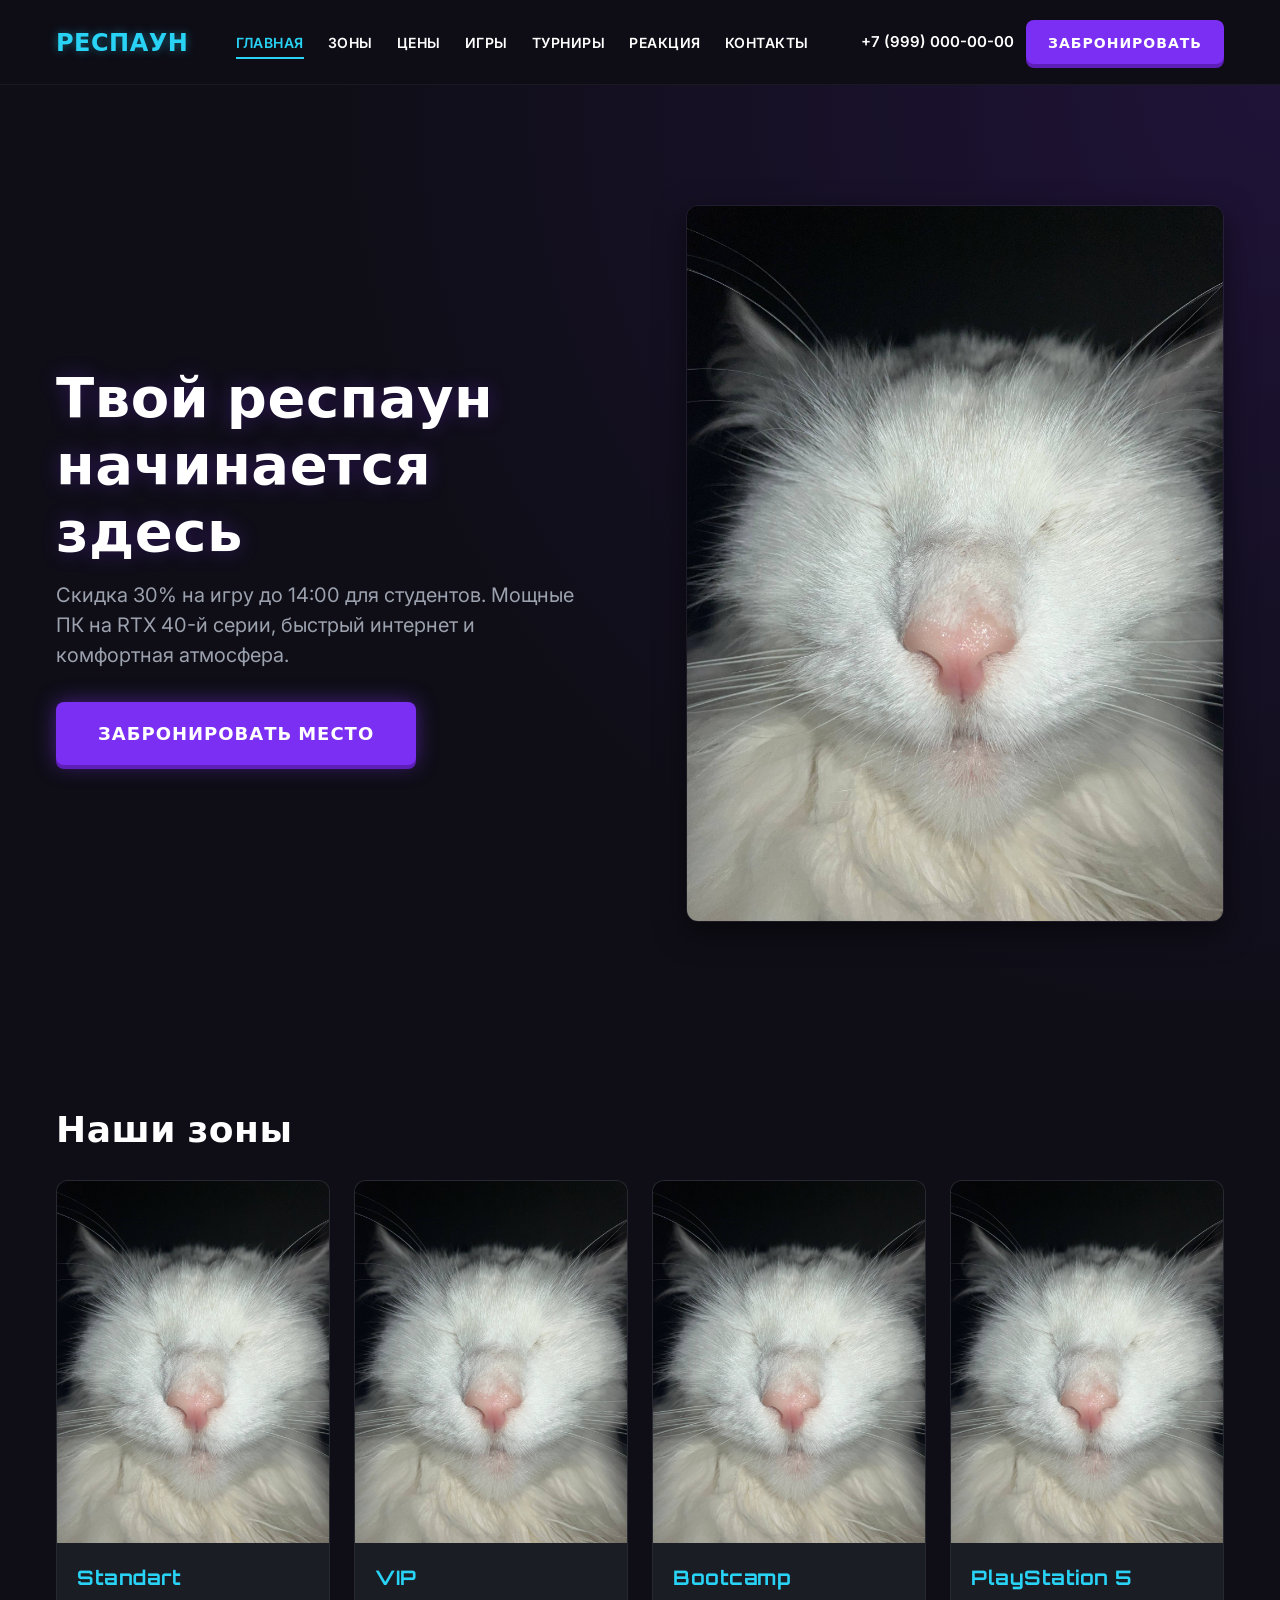
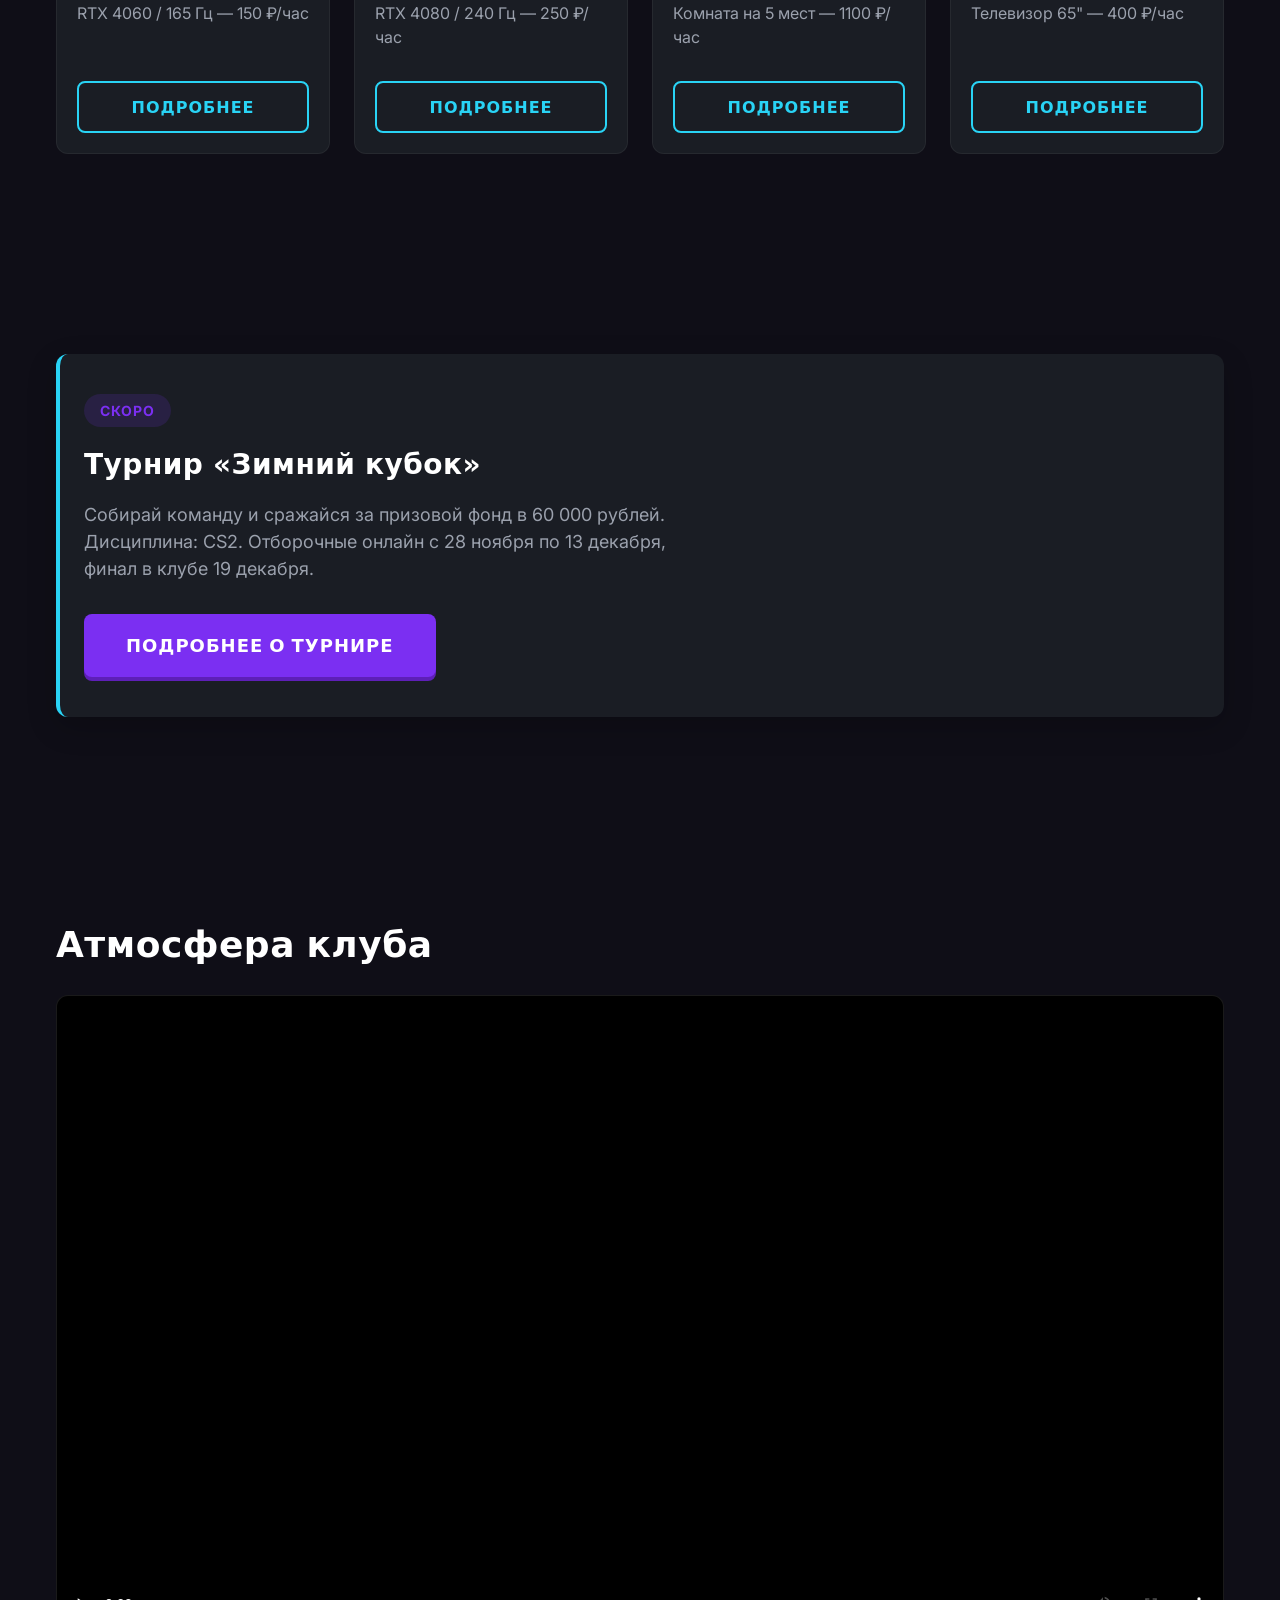
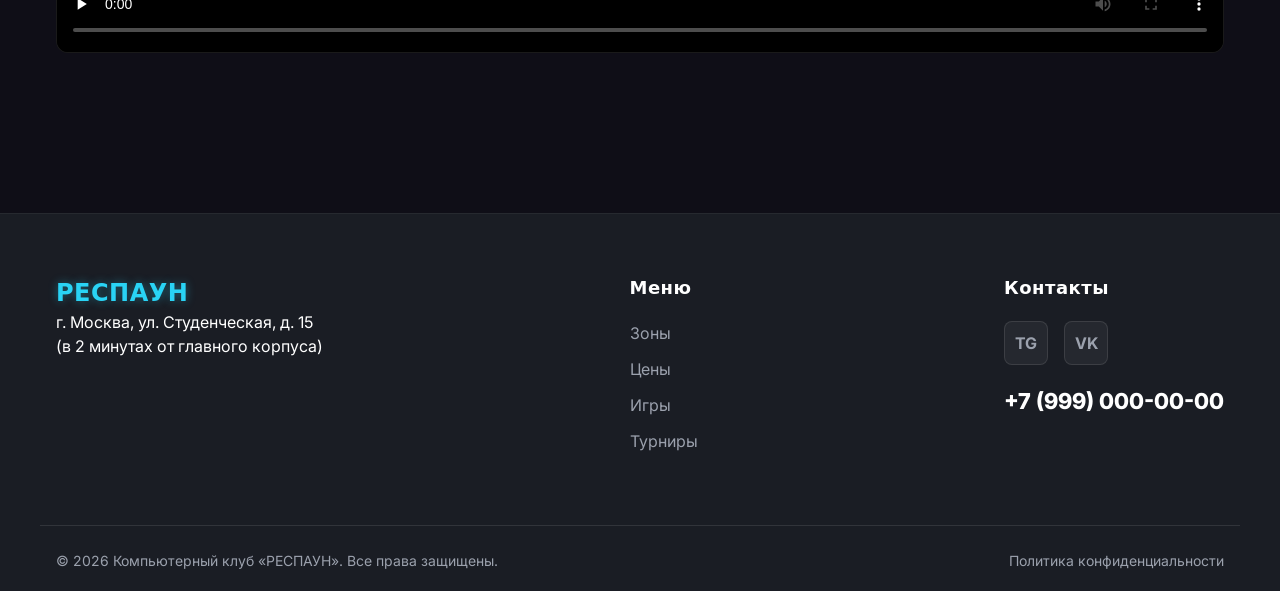
==== commit 2b82d3d0: "fixed for tz" ====
--- a/index.html
+++ b/index.html
@@ -55,11 +55,9 @@
     <section class="hero">
       <div class="container hero__container">
         <div class="hero__content">
-          <h1 class="hero__title">Твой респавн начинается здесь</h1>
-          <p class="hero__subtitle">Скидка 30% на игру до 14:00 для студентов. Мощные ПК, быстрый интернет и комфортная атмосфера.</p>
-          
-          <!-- Главная CTA-кнопка. Теперь это крупная, заметная кнопка -->
-          <a href="reaction.html" class="btn btn--primary btn--large btn--glow" data-event="cta_click">
+          <h1 class="hero__title">Твой респаун начинается здесь</h1>
+          <p class="hero__subtitle">Скидка 30% на игру до 14:00 для студентов. Мощные ПК на RTX 40-й серии, быстрый интернет и комфортная атмосфера.</p>
+          <a href="reaction.html" class="btn btn--primary btn--large btn--glow" data-event="cta_click" data-button-name="hero_book">
             Забронировать место
           </a>
         </div>
@@ -78,9 +76,8 @@
           <a href="zones.html#standard" class="zone-card">
             <img src="img/bolvanka.jpg" alt="Зона Стандарт" class="zone-card__img" loading="lazy" width="300" height="200">
             <div class="zone-card__content">
-              <h3 class="zone-card__title">Стандарт</h3>
-              <p class="zone-card__desc">RTX 3060 / 144Hz</p>
-              <!-- Кнопка внутри карточки -->
+              <h3 class="zone-card__title">Standart</h3>
+              <p class="zone-card__desc">RTX 4060 / 165 Гц — 150 ₽/час</p>
               <span class="btn btn--outline btn--full-width">Подробнее</span>
             </div>
           </a>
@@ -89,7 +86,16 @@
             <img src="img/bolvanka.jpg" alt="VIP-зона" class="zone-card__img" loading="lazy" width="300" height="200">
             <div class="zone-card__content">
               <h3 class="zone-card__title">VIP</h3>
-              <p class="zone-card__desc">RTX 4070 / 240Hz</p>
+              <p class="zone-card__desc">RTX 4080 / 240 Гц — 250 ₽/час</p>
+              <span class="btn btn--outline btn--full-width">Подробнее</span>
+            </div>
+          </a>
+
+          <a href="zones.html#bootcamp" class="zone-card">
+            <img src="img/bolvanka.jpg" alt="Буткемп для команд" class="zone-card__img" loading="lazy" width="300" height="200">
+            <div class="zone-card__content">
+              <h3 class="zone-card__title">Bootcamp</h3>
+              <p class="zone-card__desc">Комната на 5 мест — 1100 ₽/час</p>
               <span class="btn btn--outline btn--full-width">Подробнее</span>
             </div>
           </a>
@@ -97,17 +103,8 @@
           <a href="zones.html#console" class="zone-card">
             <img src="img/bolvanka.jpg" alt="Консольная зона" class="zone-card__img" loading="lazy" width="300" height="200">
             <div class="zone-card__content">
-              <h3 class="zone-card__title">Консоли</h3>
-              <p class="zone-card__desc">PS5 / Xbox Series X</p>
-              <span class="btn btn--outline btn--full-width">Подробнее</span>
-            </div>
-          </a>
-
-          <a href="zones.html#bootcamp" class="zone-card">
-            <img src="img/bolvanka.jpg" alt="Буткемп для команд" class="zone-card__img" loading="lazy" width="300" height="200">
-            <div class="zone-card__content">
-              <h3 class="zone-card__title">Буткемп</h3>
-              <p class="zone-card__desc">Для команд 5х5</p>
+              <h3 class="zone-card__title">PlayStation 5</h3>
+              <p class="zone-card__desc">Телевизор 65" — 400 ₽/час</p>
               <span class="btn btn--outline btn--full-width">Подробнее</span>
             </div>
           </a>
@@ -123,9 +120,8 @@
           <div class="promo-banner__content">
             <span class="badge">Скоро</span>
             <h2 class="promo-banner__title">Турнир «Зимний кубок»</h2>
-            <p class="promo-banner__text">Собирай команду и сражайся за призовой фонд в 50 000 рублей. Дисциплины: CS2 и Dota 2.</p>
-            <!-- Кнопка перехода на страницу турниров -->
-            <a href="tournament.html" class="btn btn--primary btn--large">Подробнее о турнире</a>
+            <p class="promo-banner__text">Собирай команду и сражайся за призовой фонд в 60 000 рублей. Дисциплина: CS2. Отборочные онлайн с 28 ноября по 13 декабря, финал в клубе 19 декабря.</p>
+            <a href="tournament.html" class="btn btn--primary btn--large" data-event="cta_click" data-button-name="tournament_more">Подробнее о турнире</a>
           </div>
         </div>
       </div>
@@ -174,7 +170,7 @@
     </div>
     
     <div class="container footer__bottom">
-      <p>&copy; 2025 Компьютерный клуб «РЕСПАУН». Все права защищены.</p>
+      <p>&copy; 2026 Компьютерный клуб «РЕСПАУН». Все права защищены.</p>
       <a href="privacy.html" class="footer__privacy">Политика конфиденциальности</a>
     </div>
   </footer>
--- a/css/style.css
+++ b/css/style.css
@@ -1,15 +1,29 @@
-/* --- Базовые переменные --- */
+/* =========================================
+   БАЗОВЫЕ ПЕРЕМЕННЫЕ И ШРИФТЫ (ИЗ ТЗ)
+   ========================================= */
+@import url('https://fonts.googleapis.com/css2?family=Inter:wght@400;500;600;700&family=Orbitron:wght@500;700;900&display=swap');
+
 :root {
-  --bg-color: #0f1115;
-  --surface-color: #1a1d24;
-  --text-main: #f0f2f5;
-  --text-muted: #9ba1ad;
-  --accent-color: #00e676;
-  --accent-hover: #00c853;
-  --accent-active: #009624;
+  --bg-color: #0F0E17;
+  --surface-color: #1A1D24;
+  --surface-hover: #222630;
+  --text-main: #FFFFFF;
+  --text-muted: #9BA1AD;
+  
+  /* Фирменные цвета из ТЗ */
+  --accent-color: #7B2FF2; /* Фиолетовый */
+  --accent-hover: #8E4DF5;
+  --accent-active: #5E1FB8;
+  
+  --accent-secondary: #29D3F5; /* Неоновый голубой */
+  --accent-secondary-hover: #5BE0FB;
+  --accent-secondary-active: #1A9EB8;
+  
   --border-radius: 12px;
   --container-width: 1200px;
-  --font-family: system-ui, -apple-system, BlinkMacSystemFont, "Segoe UI", Roboto, sans-serif;
+  
+  --font-main: 'Inter', system-ui, -apple-system, sans-serif;
+  --font-title: 'Orbitron', system-ui, sans-serif;
 }
 
 * {
@@ -19,11 +33,16 @@
 }
 
 body {
-  font-family: var(--font-family);
+  font-family: var(--font-main);
   background-color: var(--bg-color);
   color: var(--text-main);
   line-height: 1.5;
   -webkit-font-smoothing: antialiased;
+}
+
+h1, h2, h3, h4, h5, h6, .logo {
+  font-family: var(--font-title);
+  letter-spacing: 0.5px;
 }
 
 img, video {
@@ -59,56 +78,55 @@
 }
 
 /* =========================================
-   ОБНОВЛЕННЫЕ КНОПКИ
+   КНОПКИ
    ========================================= */
 .btn {
   display: inline-flex;
   align-items: center;
   justify-content: center;
-  min-height: 48px; /* Увеличенная высота для удобства нажатия */
+  min-height: 48px;
   padding: 12px 32px;
-  border-radius: 8px; /* Чуть менее круглые, более строгие */
-  font-weight: 700;
+  border-radius: 8px;
+  font-weight: 600;
   font-size: 16px;
   cursor: pointer;
   transition: all 0.2s ease-in-out;
   border: 2px solid transparent;
   text-align: center;
-  text-transform: uppercase; /* Для стиля геймерских кнопок */
-  letter-spacing: 0.5px;
-  font-family: inherit;
-}
-
-/* Эффект нажатия */
+  text-transform: uppercase;
+  letter-spacing: 1px;
+  font-family: var(--font-title); /* Orbitron для кнопок */
+}
+
 .btn:active {
   transform: translateY(2px);
-  box-shadow: none;
-}
-
-/* Основная (акцентная) кнопка */
+  box-shadow: none !important;
+}
+
+/* Основная кнопка (Фиолетовая) */
 .btn--primary {
   background-color: var(--accent-color);
-  color: #000;
-  box-shadow: 0 4px 0 var(--accent-active); /* Объемная тень снизу */
+  color: var(--text-main);
+  box-shadow: 0 4px 0 var(--accent-active);
 }
 
 .btn--primary:hover {
   background-color: var(--accent-hover);
-  box-shadow: 0 4px 0 #007b1e;
+  box-shadow: 0 4px 0 #4A158F;
   transform: translateY(-2px);
 }
 
-/* Кнопка с обводкой (для карточек) */
+/* Кнопка с обводкой (Голубая) */
 .btn--outline {
-  border-color: var(--accent-color);
-  color: var(--accent-color);
+  border-color: var(--accent-secondary);
+  color: var(--accent-secondary);
   background: transparent;
 }
 
 .btn--outline:hover {
-  background-color: var(--accent-color);
+  background-color: var(--accent-secondary);
   color: #000;
-  box-shadow: 0 4px 0 var(--accent-active);
+  box-shadow: 0 4px 0 var(--accent-secondary-active);
   transform: translateY(-2px);
 }
 
@@ -122,8 +140,7 @@
 .btn--small {
   font-size: 14px;
   padding: 8px 20px;
-  min-height: 44px; /* Минимум 44px по требованиям доступности */
-  text-transform: none;
+  min-height: 44px;
 }
 
 .btn--full-width {
@@ -131,19 +148,19 @@
   margin-top: 16px;
 }
 
-/* Свечение для главной кнопки на первом экране */
+/* Свечение для главной кнопки */
 .btn--glow {
-  box-shadow: 0 4px 0 var(--accent-active), 0 0 20px rgba(0, 230, 118, 0.4);
+  box-shadow: 0 4px 0 var(--accent-active), 0 0 20px rgba(123, 47, 242, 0.5);
 }
 .btn--glow:hover {
-  box-shadow: 0 4px 0 #007b1e, 0 0 30px rgba(0, 230, 118, 0.6);
+  box-shadow: 0 4px 0 #4A158F, 0 0 30px rgba(123, 47, 242, 0.8);
 }
 
 /* =========================================
    ШАПКА
    ========================================= */
 .header {
-  background-color: rgba(15, 17, 21, 0.95);
+  background-color: rgba(15, 14, 23, 0.95);
   backdrop-filter: blur(10px);
   position: sticky;
   top: 0;
@@ -163,8 +180,8 @@
 .logo {
   font-size: 24px;
   font-weight: 900;
-  letter-spacing: 1px;
-  color: var(--accent-color);
+  color: var(--accent-secondary); /* Голубой логотип */
+  text-shadow: 0 0 10px rgba(41, 211, 245, 0.4);
 }
 
 .nav {
@@ -175,6 +192,10 @@
   display: none;
   font-weight: 600;
   font-size: 15px;
+  transition: color 0.3s;
+}
+.header__phone:hover {
+  color: var(--accent-secondary);
 }
 
 .header__actions {
@@ -209,7 +230,7 @@
    ========================================= */
 .hero {
   padding: 40px 0;
-  background: radial-gradient(circle at top right, rgba(0, 230, 118, 0.15), transparent 60%);
+  background: radial-gradient(circle at top right, rgba(123, 47, 242, 0.15), transparent 60%);
 }
 
 .hero__container {
@@ -222,6 +243,7 @@
   font-size: 36px;
   line-height: 1.2;
   margin-bottom: 16px;
+  text-shadow: 0 0 20px rgba(123, 47, 242, 0.3);
 }
 
 .hero__subtitle {
@@ -233,10 +255,11 @@
 .hero__image img {
   border-radius: var(--border-radius);
   box-shadow: 0 10px 30px rgba(0,0,0,0.5);
-}
-
-/* =========================================
-   ЗОНЫ
+  border: 1px solid rgba(255,255,255,0.05);
+}
+
+/* =========================================
+   КАРТОЧКИ ЗОН (ГЛАВНАЯ)
    ========================================= */
 .zones__grid {
   display: grid;
@@ -257,7 +280,7 @@
 .zone-card:hover {
   transform: translateY(-5px);
   box-shadow: 0 10px 20px rgba(0,0,0,0.3);
-  border-color: rgba(0, 230, 118, 0.3);
+  border-color: var(--accent-color);
 }
 
 .zone-card__content {
@@ -270,6 +293,7 @@
 .zone-card__title {
   font-size: 20px;
   margin-bottom: 8px;
+  color: var(--accent-secondary);
 }
 
 .zone-card__desc {
@@ -279,19 +303,19 @@
 }
 
 /* =========================================
-   ТУРНИР
+   ТУРНИР (ГЛАВНАЯ)
    ========================================= */
 .promo-banner {
   background-color: var(--surface-color);
   border-radius: var(--border-radius);
   padding: 40px 24px;
-  border-left: 4px solid var(--accent-color);
+  border-left: 4px solid var(--accent-secondary);
   box-shadow: 0 10px 30px rgba(0,0,0,0.2);
 }
 
 .badge {
   display: inline-block;
-  background-color: rgba(0, 230, 118, 0.15);
+  background-color: rgba(123, 47, 242, 0.15);
   color: var(--accent-color);
   padding: 6px 16px;
   border-radius: 20px;
@@ -363,7 +387,7 @@
 }
 
 .footer__link:hover {
-  color: var(--accent-color);
+  color: var(--accent-secondary);
 }
 
 .footer__socials {
@@ -389,7 +413,7 @@
 .footer__socials a:hover {
   background-color: var(--accent-color);
   border-color: var(--accent-color);
-  color: #000;
+  color: var(--text-main);
 }
 
 .footer__phone {
@@ -399,7 +423,7 @@
   transition: color 0.3s;
 }
 .footer__phone:hover {
-  color: var(--accent-color);
+  color: var(--accent-secondary);
 }
 
 .footer__bottom {
@@ -418,100 +442,58 @@
 }
 
 /* =========================================
-   АДАПТИВНОСТЬ
-   ========================================= */
-
-@media (min-width: 768px) {
-  .section__title { font-size: 36px; }
-  
-  .hero__title { font-size: 56px; }
-  .hero__subtitle { font-size: 20px; }
-  
-  .zones__grid {
-    grid-template-columns: repeat(2, 1fr);
-  }
-  
-  .footer__container {
-    flex-direction: row;
-    justify-content: space-between;
-  }
-  
-  .footer__bottom {
-    flex-direction: row;
-    justify-content: space-between;
-    align-items: center;
-  }
-}
-
-@media (min-width: 1024px) {
-  .section { padding: 100px 0; }
-  
-  .burger { display: none; }
-  .header__phone { display: block; }
-  
-  .nav {
-    display: block;
-    margin: 0 auto 0 48px;
-  }
-  
-  .nav__list {
-    display: flex;
-    gap: 32px;
-  }
-  
-  .nav__link {
-    font-size: 16px;
-    padding: 8px 0;
-    position: relative;
-    font-weight: 500;
-  }
-  
-  .nav__link::after {
-    content: '';
-    position: absolute;
-    bottom: 0;
-    left: 0;
-    width: 100%;
-    height: 2px;
-    background-color: var(--accent-color);
-    transform: scaleX(0);
-    transition: transform 0.3s;
-  }
-  
-  .nav__link:hover::after,
-  .nav__link--active::after {
-    transform: scaleX(1);
-  }
-  
-  .nav__link--active {
-    color: var(--accent-color);
-  }
-  
-  .hero {
-    padding: 120px 0 80px;
-  }
-  
-  .hero__container {
-    flex-direction: row;
-    align-items: center;
-  }
-  
-  .hero__content {
-    flex: 1;
-    padding-right: 60px;
-  }
-  
-  .hero__image {
-    flex: 1;
-  }
-  
-  .zones__grid {
-    grid-template-columns: repeat(4, 1fr);
-  }
-}
-
-/* =========================================
-   КАРТОЧКИ ЗОН (ZONES DETAIL)
+   ШАПКА ВНУТРЕННИХ СТРАНИЦ (PAGE HEADER)
+   ========================================= */
+.page-header {
+  padding: 48px 0;
+  background: linear-gradient(180deg, rgba(123, 47, 242, 0.1) 0%, var(--bg-color) 100%);
+  margin-bottom: 40px;
+}
+
+.breadcrumbs {
+  font-size: 14px;
+  color: var(--text-muted);
+  margin-bottom: 24px;
+}
+
+.breadcrumbs a {
+  color: var(--text-muted);
+  transition: color 0.3s;
+}
+
+.breadcrumbs a:hover {
+  color: var(--accent-secondary);
+}
+
+.breadcrumbs__sep {
+  margin: 0 8px;
+}
+
+.page-header__content {
+  position: relative;
+  padding-left: 24px;
+  border-left: 4px solid var(--accent-secondary);
+}
+
+.page-title {
+  font-size: 36px;
+  font-weight: 800;
+  margin: 0 0 16px 0;
+  line-height: 1.2;
+  color: var(--text-main);
+  text-shadow: 0 0 20px rgba(41, 211, 245, 0.2);
+}
+
+.page-subtitle {
+  font-size: 18px;
+  color: var(--text-muted);
+  max-width: 800px;
+  line-height: 1.6;
+  margin: 0;
+}
+
+/* =========================================
+   ДЕТАЛЬНЫЕ КАРТОЧКИ ЗОН (ZONES.HTML)
    ========================================= */
 .zones-detail {
   display: flex;
@@ -529,7 +511,6 @@
   scroll-margin-top: 100px;
 }
 
-/* Картинка */
 .zone-detail-card__image {
   width: 100%;
 }
@@ -541,36 +522,33 @@
   display: block;
 }
 
-/* Контент (текст) */
 .zone-detail-card__content {
-  padding: 32px 24px; /* Отступы со всех сторон */
-  display: flex;
-  flex-direction: column;
-  gap: 24px; /* Расстояние между заголовком, описанием и списком */
+  padding: 32px 24px;
+  display: flex;
+  flex-direction: column;
+  gap: 24px;
 }
 
 .zone-detail-card__title {
   font-size: 28px;
-  color: var(--accent-color);
+  color: var(--accent-secondary);
   margin: 0;
 }
 
-/* Описание с абзацами */
 .zone-detail-card__desc {
   color: var(--text-muted);
   font-size: 16px;
-  line-height: 1.7; /* Воздух между строками */
+  line-height: 1.7;
 }
 
 .zone-detail-card__desc p {
-  margin-bottom: 16px; /* Расстояние между абзацами */
+  margin-bottom: 16px;
 }
 
 .zone-detail-card__desc p:last-child {
   margin-bottom: 0;
 }
 
-/* Таблица характеристик */
 .specs-list {
   display: flex;
   flex-direction: column;
@@ -599,39 +577,12 @@
 
 .specs-list__value {
   color: var(--text-main);
-  font-weight: 500;
+  font-weight: 600;
   text-align: right;
 }
 
 /* =========================================
-   АДАПТИВНОСТЬ (Отступы на десктопе)
-   ========================================= */
-@media (min-width: 768px) {
-  .zone-detail-card {
-    flex-direction: row;
-    align-items: stretch; /* Картинка растягивается по высоте текста */
-  }
-  
-  .zone-detail-card:nth-child(even) {
-    flex-direction: row-reverse;
-  }
-  
-  /* Картинка занимает 45% ширины */
-  .zone-detail-card__image {
-    flex: 0 0 45%;
-  }
-  
-  /* Текст занимает оставшееся место */
-  .zone-detail-card__content {
-    flex: 1;
-    padding: 48px; /* Увеличенные отступы для десктопа (воздух) */
-    justify-content: center; /* Центрируем текст по вертикали */
-  }
-}
-
-
-/* =========================================
-   CTA БЛОК (КНОПКА ЗАБРОНИРОВАТЬ)
+   CTA БЛОК
    ========================================= */
 .cta-section {
   padding-top: 40px;
@@ -639,14 +590,12 @@
 }
 
 .cta-box {
-  background: linear-gradient(135deg, rgba(26, 29, 36, 1) 0%, rgba(0, 230, 118, 0.1) 100%);
+  background: linear-gradient(135deg, rgba(26, 29, 36, 1) 0%, rgba(123, 47, 242, 0.15) 100%);
   border: 2px solid var(--accent-color);
   border-radius: var(--border-radius);
   padding: 48px 24px;
   text-align: center;
-  box-shadow: 0 10px 40px rgba(0, 230, 118, 0.15);
-  
-  /* Делаем блок флекс-контейнером для управления отступами */
+  box-shadow: 0 10px 40px rgba(123, 47, 242, 0.15);
   display: flex;
   flex-direction: column;
   align-items: center;
@@ -655,111 +604,20 @@
 .cta-box__title {
   font-size: 28px;
   margin-top: 0;
-  margin-bottom: 16px; /* Отступ от заголовка до текста */
+  margin-bottom: 16px;
 }
 
 .cta-box__text {
   font-size: 18px;
   color: var(--text-muted);
-  /* Увеличиваем отступ снизу, чтобы кнопка не прилипала */
   margin-top: 0;
-  margin-bottom: 32px; /* Вот здесь задается расстояние до кнопки */
+  margin-bottom: 32px;
   max-width: 600px;
   line-height: 1.5;
 }
 
-/* На планшетах и десктопах делаем отступы еще больше */
-@media (min-width: 768px) {
-  .cta-box {
-    padding: 64px 48px;
-  }
-  
-  .cta-box__text {
-    margin-bottom: 40px; /* Еще больше воздуха на больших экранах */
-  }
-}
-
-/* =========================================
-   ШАПКА ВНУТРЕННИХ СТРАНИЦ (PAGE HEADER)
-   ========================================= */
-.page-header {
-  padding: 48px 0;
-  /* Легкий градиент от фирменного цвета к темному фону */
-  background: linear-gradient(180deg, rgba(0, 230, 118, 0.08) 0%, var(--bg-color) 100%);
-  margin-bottom: 40px;
-}
-
-.breadcrumbs {
-  font-size: 14px;
-  color: var(--text-muted);
-  margin-bottom: 24px;
-}
-
-.breadcrumbs a {
-  color: var(--text-muted);
-  transition: color 0.3s;
-}
-
-.breadcrumbs a:hover {
-  color: var(--accent-color);
-}
-
-.breadcrumbs__sep {
-  margin: 0 8px;
-}
-
-/* Контейнер для заголовка и описания */
-.page-header__content {
-  position: relative;
-  padding-left: 24px; /* Отступ для текста, чтобы он не наезжал на полосу */
-  border-left: 4px solid var(--accent-color); /* Неоновая полоса слева */
-}
-
-/* Сам заголовок */
-.page-title {
-  font-size: 36px;
-  font-weight: 800;
-  margin: 0 0 16px 0;
-  line-height: 1.2;
-  color: var(--text-main);
-  /* Легкое неоновое свечение для заголовка */
-  text-shadow: 0 0 20px rgba(0, 230, 118, 0.3);
-}
-
-/* Описание под заголовком */
-.page-subtitle {
-  font-size: 18px;
-  color: var(--text-muted);
-  max-width: 800px;
-  line-height: 1.6;
-  margin: 0;
-}
-
-/* =========================================
-   АДАПТИВНОСТЬ ШАПКИ
-   ========================================= */
-@media (min-width: 768px) {
-  .page-header {
-    padding: 64px 0;
-    margin-bottom: 60px;
-  }
-
-  .page-header__content {
-    padding-left: 32px;
-    border-left-width: 6px; /* Полоса чуть толще на десктопе */
-  }
-
-  .page-title {
-    font-size: 48px; /* Крупный, уверенный заголовок */
-  }
-
-  .page-subtitle {
-    font-size: 20px;
-  }
-}
-
-/* =========================================
-   КАРТОЧКИ ТАРИФОВ
+/* =========================================
+   КАРТОЧКИ ТАРИФОВ И ПАКЕТОВ
    ========================================= */
 .pricing-cards {
   display: grid;
@@ -780,12 +638,12 @@
 
 .pricing-card:hover {
   transform: translateY(-5px);
-  border-color: rgba(0, 230, 118, 0.3);
+  border-color: var(--accent-color);
 }
 
 .pricing-card--popular {
   border-color: var(--accent-color);
-  box-shadow: 0 10px 30px rgba(0, 230, 118, 0.1);
+  box-shadow: 0 10px 30px rgba(123, 47, 242, 0.15);
 }
 
 .pricing-card__badge {
@@ -794,12 +652,13 @@
   left: 50%;
   transform: translateX(-50%);
   background-color: var(--accent-color);
-  color: #000;
+  color: var(--text-main);
   font-size: 12px;
   font-weight: 800;
   padding: 4px 12px;
   border-radius: 20px;
   text-transform: uppercase;
+  font-family: var(--font-title);
 }
 
 .pricing-card__title {
@@ -843,15 +702,11 @@
   border-bottom: none;
 }
 
-.pricing-card__feature--muted {
-  opacity: 0.7;
-}
-
-/* =========================================
-   КАЛЬКУЛЯТОР
+/* =========================================
+   КАЛЬКУЛЯТОР И ФОРМЫ
    ========================================= */
 .calculator-section {
-  background: linear-gradient(180deg, var(--bg-color) 0%, rgba(0, 230, 118, 0.03) 100%);
+  background: linear-gradient(180deg, var(--bg-color) 0%, rgba(123, 47, 242, 0.05) 100%);
 }
 
 .calc-wrapper {
@@ -875,7 +730,6 @@
   line-height: 1.6;
 }
 
-/* Формы */
 .form-group {
   display: flex;
   flex-direction: column;
@@ -902,10 +756,9 @@
   border: 1px solid rgba(255,255,255,0.1);
   border-radius: 8px;
   color: var(--text-main);
-  font-family: inherit;
+  font-family: var(--font-main);
   font-size: 16px;
   transition: border-color 0.3s;
-  /* Убираем стандартные стрелочки у number */
   -moz-appearance: textfield;
 }
 
@@ -917,16 +770,16 @@
 
 .form-control:focus {
   outline: none;
-  border-color: var(--accent-color);
-}
-
-/* Результат */
+  border-color: var(--accent-secondary);
+  box-shadow: 0 0 10px rgba(41, 211, 245, 0.2);
+}
+
 .calc-result {
   background-color: rgba(0,0,0,0.3);
   border-radius: 8px;
   padding: 20px;
   margin: 24px 0;
-  border-left: 4px solid var(--accent-color);
+  border-left: 4px solid var(--accent-secondary);
 }
 
 .calc-result__row {
@@ -939,176 +792,16 @@
 
 .calc-result__price {
   font-size: 32px;
-  color: var(--accent-color);
+  color: var(--accent-secondary);
   font-weight: 800;
+  font-family: var(--font-title);
 }
 
 .calc-result__discount {
   margin-top: 12px;
-  color: var(--accent-color);
+  color: var(--accent-secondary);
   font-size: 14px;
   font-weight: 600;
-}
-
-/* =========================================
-   АДАПТИВНОСТЬ ЦЕН И КАЛЬКУЛЯТОРА
-   ========================================= */
-@media (min-width: 768px) {
-  .pricing-cards {
-    grid-template-columns: repeat(3, 1fr);
-  }
-  
-  .form-row {
-    flex-direction: row;
-  }
-  
-  .form-row .form-group {
-    flex: 1;
-  }
-
-  .calc-wrapper {
-    padding: 48px;
-    flex-direction: row;
-    align-items: flex-start;
-  }
-
-  .calc-info {
-    flex: 1;
-    position: sticky;
-    top: 100px;
-  }
-
-  .calc-form {
-    flex: 1;
-    background: rgba(0,0,0,0.1);
-    padding: 32px;
-    border-radius: var(--border-radius);
-    border: 1px solid rgba(255,255,255,0.05);
-  }
-}
-
-/* =========================================
-   СТРАНИЦА КОНТАКТОВ
-   ========================================= */
-
-/* Блок с контактами и картой */
-.contacts-grid {
-  display: grid;
-  grid-template-columns: 1fr;
-  gap: 32px;
-}
-
-.contacts-card {
-  background-color: var(--surface-color);
-  border: 1px solid rgba(255,255,255,0.05);
-  border-radius: var(--border-radius);
-  padding: 32px 24px;
-}
-
-.contacts-card__title {
-  font-size: 24px;
-  margin-bottom: 24px;
-  color: var(--accent-color);
-}
-
-.contact-item {
-  margin-bottom: 24px;
-}
-
-.contact-item:last-child {
-  margin-bottom: 0;
-}
-
-.contact-item__label {
-  display: block;
-  font-size: 14px;
-  color: var(--text-muted);
-  text-transform: uppercase;
-  letter-spacing: 0.5px;
-  margin-bottom: 8px;
-}
-
-.contact-item__value {
-  font-size: 16px;
-  line-height: 1.6;
-  color: var(--text-main);
-}
-
-.contact-item__link {
-  font-size: 20px;
-  font-weight: 700;
-  color: var(--text-main);
-  transition: color 0.3s;
-}
-
-.contact-item__link:hover {
-  color: var(--accent-color);
-}
-
-/* Заглушка карты */
-.contacts-map {
-  min-height: 300px;
-  border-radius: var(--border-radius);
-  overflow: hidden;
-  border: 1px solid rgba(255,255,255,0.05);
-  position: relative;
-}
-
-.map-placeholder {
-  width: 100%;
-  height: 100%;
-  position: relative;
-  background-color: #000;
-}
-
-.map-placeholder img {
-  width: 100%;
-  height: 100%;
-  object-fit: cover;
-  opacity: 0.4; /* Затемняем картинку-заглушку */
-}
-
-.map-placeholder__overlay {
-  position: absolute;
-  top: 0;
-  left: 0;
-  width: 100%;
-  height: 100%;
-  display: flex;
-  align-items: center;
-  justify-content: center;
-  text-align: center;
-  padding: 20px;
-}
-
-.map-placeholder__overlay span {
-  background-color: rgba(0,0,0,0.7);
-  padding: 12px 24px;
-  border-radius: 8px;
-  font-weight: 600;
-  color: var(--text-main);
-}
-
-/* Блок формы обратной связи */
-.feedback-wrapper {
-  background-color: var(--surface-color);
-  border-radius: var(--border-radius);
-  border: 1px solid rgba(255,255,255,0.05);
-  padding: 32px 24px;
-  display: flex;
-  flex-direction: column;
-  gap: 32px;
-}
-
-.feedback-title {
-  font-size: 28px;
-  margin-bottom: 12px;
-}
-
-.feedback-desc {
-  color: var(--text-muted);
-  font-size: 16px;
-  line-height: 1.6;
 }
 
 /* Чекбокс */
@@ -1126,7 +819,7 @@
   height: 20px;
   margin-top: 2px;
   cursor: pointer;
-  accent-color: var(--accent-color); /* Делает галочку фирменного цвета */
+  accent-color: var(--accent-color);
 }
 
 .form-checkbox label {
@@ -1134,44 +827,12 @@
 }
 
 .form-checkbox a {
-  color: var(--accent-color);
+  color: var(--accent-secondary);
   text-decoration: underline;
 }
 
-/* Адаптив */
-@media (min-width: 768px) {
-  .contacts-grid {
-    grid-template-columns: 1fr 1fr; /* Карта и контакты 50/50 */
-    gap: 40px;
-  }
-  
-  .contacts-card {
-    padding: 40px;
-  }
-
-  .contacts-map {
-    min-height: 100%; /* Карта растягивается на высоту блока с контактами */
-  }
-
-  .feedback-wrapper {
-    flex-direction: row;
-    padding: 48px;
-    gap: 64px;
-  }
-
-  .feedback-info {
-    flex: 1;
-    position: sticky;
-    top: 100px;
-  }
-
-  .feedback-form {
-    flex: 1;
-  }
-}
-
-/* =========================================
-   БЛОК ПРАВИЛ (PDF)
+/* =========================================
+   ПРАВИЛА (PDF)
    ========================================= */
 .rules-box {
   background-color: var(--surface-color);
@@ -1196,24 +857,9 @@
   max-width: 700px;
 }
 
-@media (min-width: 768px) {
-  .rules-box {
-    flex-direction: row;
-    align-items: center;
-    justify-content: space-between;
-    padding: 40px;
-  }
-  
-  .rules-box__action {
-    flex-shrink: 0;
-  }
-}
-
-/* =========================================
-   СТРАНИЦА КОНТАКТОВ (БРОНИРОВАНИЕ)
-   ========================================= */
-
-/* Блок бронирования */
+/* =========================================
+   БРОНИРОВАНИЕ (CONTACTS.HTML)
+   ========================================= */
 .booking-wrapper {
   background-color: var(--surface-color);
   border-radius: var(--border-radius);
@@ -1227,7 +873,7 @@
 .booking-title {
   font-size: 28px;
   margin-bottom: 12px;
-  color: var(--accent-color);
+  color: var(--accent-secondary);
 }
 
 .booking-desc {
@@ -1236,12 +882,11 @@
   line-height: 1.6;
 }
 
-/* Блок с итоговой ценой */
 .booking-total {
   display: flex;
   justify-content: space-between;
   align-items: center;
-  background-color: rgba(0, 230, 118, 0.1);
+  background-color: rgba(123, 47, 242, 0.1);
   border: 1px dashed var(--accent-color);
   padding: 16px;
   border-radius: 8px;
@@ -1252,9 +897,40 @@
 .booking-total strong {
   font-size: 24px;
   color: var(--accent-color);
-}
-
-/* Блок мессенджеров */
+  font-family: var(--font-title);
+}
+
+.contact-item {
+  margin-bottom: 24px;
+}
+
+.contact-item__label {
+  display: block;
+  font-size: 14px;
+  color: var(--text-muted);
+  text-transform: uppercase;
+  letter-spacing: 0.5px;
+  margin-bottom: 8px;
+}
+
+.contact-item__value {
+  font-size: 16px;
+  line-height: 1.6;
+  color: var(--text-main);
+}
+
+.contact-item__link {
+  font-size: 20px;
+  font-weight: 700;
+  color: var(--text-main);
+  transition: color 0.3s;
+}
+
+.contact-item__link:hover {
+  color: var(--accent-secondary);
+}
+
+/* Мессенджеры */
 .messengers-box {
   background-color: var(--surface-color);
   border-radius: var(--border-radius);
@@ -1295,51 +971,11 @@
   font-size: 24px;
 }
 
-/* Адаптив */
-@media (min-width: 768px) {
-  .booking-wrapper {
-    flex-direction: row;
-    padding: 48px;
-    gap: 64px;
-  }
-
-  .booking-info {
-    flex: 1;
-  }
-
-  .booking-form {
-    flex: 1;
-  }
-
-  .messengers-box {
-    flex-direction: row;
-    align-items: center;
-    justify-content: space-between;
-    padding: 40px 48px;
-  }
-
-  .messengers-box__content {
-    flex: 1;
-    padding-right: 40px;
-  }
-
-  .messengers-box__buttons {
-    flex-direction: row;
-    flex-shrink: 0;
-  }
-
-  .messenger-btn {
-    min-width: 200px;
-  }
-}
-
 /* =========================================
    СТРАНИЦА ИГР
    ========================================= */
-
-/* Блок поиска */
 .game-search-section {
-  padding-bottom: 0; /* Убираем нижний отступ, чтобы сетка была ближе */
+  padding-bottom: 0;
 }
 
 .search-wrapper {
@@ -1352,24 +988,22 @@
   width: 100%;
   padding: 16px 24px;
   font-size: 18px;
-  border-radius: 30px; /* Круглая форма для поиска */
+  border-radius: 30px;
   background-color: var(--surface-color);
   border: 2px solid rgba(255,255,255,0.1);
 }
 
 .search-input:focus {
-  border-color: var(--accent-color);
-  box-shadow: 0 0 15px rgba(0, 230, 118, 0.2);
-}
-
-/* Сетка игр */
+  border-color: var(--accent-secondary);
+  box-shadow: 0 0 15px rgba(41, 211, 245, 0.2);
+}
+
 .games-grid {
   display: grid;
   grid-template-columns: 1fr;
   gap: 16px;
 }
 
-/* Карточка игры */
 .game-card {
   display: flex;
   align-items: center;
@@ -1383,10 +1017,9 @@
 
 .game-card:hover {
   transform: translateY(-2px);
-  border-color: rgba(0, 230, 118, 0.3);
-}
-
-/* Смайлик вместо картинки */
+  border-color: var(--accent-secondary);
+}
+
 .game-card__icon {
   font-size: 32px;
   width: 56px;
@@ -1410,7 +1043,6 @@
   line-height: 1.3;
 }
 
-/* Теги зон */
 .game-card__tags {
   display: flex;
   gap: 8px;
@@ -1432,16 +1064,15 @@
 }
 
 .tag--vip {
-  background-color: rgba(255, 193, 7, 0.15);
-  color: #ffc107;
+  background-color: rgba(123, 47, 242, 0.2);
+  color: #b39ddb;
 }
 
 .tag--console {
-  background-color: rgba(124, 77, 255, 0.15);
-  color: #b39ddb;
-}
-
-/* Сообщение "Ничего не найдено" */
+  background-color: rgba(41, 211, 245, 0.15);
+  color: var(--accent-secondary);
+}
+
 .no-results {
   text-align: center;
   padding: 40px;
@@ -1453,7 +1084,6 @@
   margin-bottom: 24px;
 }
 
-/* Скрываем стандартный текст для label (для доступности) */
 .visually-hidden {
   position: absolute;
   width: 1px;
@@ -1465,36 +1095,21 @@
   border: 0;
 }
 
-/* Адаптивность */
-@media (min-width: 768px) {
-  .games-grid {
-    grid-template-columns: repeat(2, 1fr);
-  }
-}
-
-@media (min-width: 1024px) {
-  .games-grid {
-    grid-template-columns: repeat(3, 1fr);
-  }
-}
-
 /* =========================================
    СТРАНИЦА ТУРНИРОВ
    ========================================= */
-
 .tournament-grid {
   display: grid;
   grid-template-columns: 1fr;
   gap: 24px;
 }
 
-/* Карточка с главным турниром */
 .tournament-card {
   background-color: var(--surface-color);
   border-radius: var(--border-radius);
   border: 2px solid var(--accent-color);
   padding: 32px 24px;
-  box-shadow: 0 10px 30px rgba(0, 230, 118, 0.1);
+  box-shadow: 0 10px 30px rgba(123, 47, 242, 0.15);
   position: relative;
 }
 
@@ -1504,7 +1119,7 @@
   left: 50%;
   transform: translateX(-50%);
   background-color: var(--accent-color);
-  color: #000;
+  color: var(--text-main);
   font-size: 12px;
   font-weight: 800;
   padding: 6px 16px;
@@ -1512,6 +1127,7 @@
   text-transform: uppercase;
   letter-spacing: 1px;
   white-space: nowrap;
+  font-family: var(--font-title);
 }
 
 .tournament-card__title {
@@ -1556,7 +1172,6 @@
   text-align: right;
 }
 
-/* Дополнительные инфо-боксы */
 .tournament-extra-info {
   display: flex;
   flex-direction: column;
@@ -1583,19 +1198,17 @@
 }
 
 .info-box__text strong {
-  color: var(--accent-color);
-}
-
-/* =========================================
-   МОДАЛЬНОЕ ОКНО
-   ========================================= */
+  color: var(--accent-secondary);
+}
+
+/* Модальное окно */
 .modal-overlay {
   position: fixed;
   top: 0;
   left: 0;
   width: 100%;
   height: 100%;
-  background-color: rgba(0, 0, 0, 0.8);
+  background-color: rgba(15, 14, 23, 0.85);
   backdrop-filter: blur(5px);
   display: flex;
   align-items: center;
@@ -1624,6 +1237,7 @@
   transition: transform 0.3s;
   max-height: 90vh;
   overflow-y: auto;
+  box-shadow: 0 20px 50px rgba(0,0,0,0.5);
 }
 
 .modal-overlay.is-active .modal {
@@ -1648,7 +1262,7 @@
 }
 
 .modal__close:hover {
-  background: rgba(255,255,255,0.2);
+  background: var(--accent-color);
 }
 
 .modal__title {
@@ -1662,27 +1276,9 @@
   margin-bottom: 24px;
 }
 
-/* Адаптив */
-@media (min-width: 768px) {
-  .tournament-grid {
-    grid-template-columns: 1fr 1fr;
-    gap: 32px;
-  }
-  
-  .tournament-card {
-    padding: 40px;
-  }
-  
-  .modal {
-    padding: 40px;
-  }
-}
-
 /* =========================================
    СТРАНИЦА РЕАКЦИИ
    ========================================= */
-
-/* Игровое поле */
 .test-container {
   max-width: 800px;
   margin: 0 auto;
@@ -1707,6 +1303,7 @@
   font-size: 32px;
   margin-bottom: 16px;
   color: #fff;
+  font-family: var(--font-title);
 }
 
 .test-desc {
@@ -1727,7 +1324,6 @@
   color: var(--text-main);
 }
 
-/* Таблица результатов */
 .results-table-wrapper {
   overflow-x: auto;
   background-color: var(--surface-color);
@@ -1765,10 +1361,9 @@
   background-color: rgba(0,0,0,0.2);
 }
 
-/* Блок промокода */
 .promo-box {
-  background: linear-gradient(135deg, rgba(26, 29, 36, 1) 0%, rgba(0, 230, 118, 0.1) 100%);
-  border: 2px dashed var(--accent-color);
+  background: linear-gradient(135deg, rgba(26, 29, 36, 1) 0%, rgba(41, 211, 245, 0.1) 100%);
+  border: 2px dashed var(--accent-secondary);
   border-radius: var(--border-radius);
   padding: 32px;
   display: flex;
@@ -1800,35 +1395,22 @@
 }
 
 .promo-code {
-  font-family: monospace;
+  font-family: var(--font-title);
   font-size: 24px;
   font-weight: bold;
   letter-spacing: 2px;
-  color: var(--accent-color);
+  color: var(--accent-secondary);
 }
 
 .promo-copied-msg {
-  color: var(--accent-color);
+  color: var(--accent-secondary);
   font-weight: 600;
   margin-top: 8px;
 }
 
-/* Адаптив */
-@media (min-width: 768px) {
-  .promo-box {
-    flex-direction: row;
-    justify-content: space-between;
-    text-align: left;
-  }
-  .promo-box__content {
-    flex: 1;
-  }
-}
-
 /* =========================================
    СТРАНИЦА БЛАГОДАРНОСТИ (THANKS)
    ========================================= */
-
 .thanks-section {
   padding-top: 60px;
   padding-bottom: 40px;
@@ -1854,7 +1436,7 @@
 .thanks-title {
   font-size: 36px;
   margin-bottom: 16px;
-  color: var(--accent-color);
+  color: var(--accent-secondary);
 }
 
 .thanks-subtitle {
@@ -1863,7 +1445,6 @@
   margin-bottom: 40px;
 }
 
-/* Карточка брони (тикет) */
 .booking-ticket {
   background-color: var(--surface-color);
   border: 1px dashed rgba(255, 255, 255, 0.2);
@@ -1873,7 +1454,6 @@
   position: relative;
 }
 
-/* Зубчики по бокам для эффекта оторванного билета */
 .booking-ticket::before,
 .booking-ticket::after {
   content: '';
@@ -1912,13 +1492,12 @@
 }
 
 #ticketNumber {
-  color: var(--accent-color);
-  font-family: monospace;
+  color: var(--accent-secondary);
+  font-family: var(--font-title);
   font-size: 20px;
   letter-spacing: 1px;
 }
 
-/* Блок предупреждения (15 минут) */
 .warning-box {
   background-color: rgba(255, 193, 7, 0.1);
   border: 1px solid rgba(255, 193, 7, 0.3);
@@ -1947,7 +1526,6 @@
   opacity: 0.9;
 }
 
-/* Блок соцсетей */
 .social-box {
   background-color: var(--surface-color);
   border-radius: var(--border-radius);
@@ -1993,28 +1571,253 @@
   text-align: center;
 }
 
-/* Адаптив */
+/* =========================================
+   АДАПТИВНОСТЬ (MEDIA QUERIES)
+   ========================================= */
+
 @media (min-width: 768px) {
+  .section__title { font-size: 36px; }
+  .hero__title { font-size: 56px; }
+  .hero__subtitle { font-size: 20px; }
+  
+  .zones__grid {
+    grid-template-columns: repeat(2, 1fr);
+  }
+  
+  .footer__container {
+    flex-direction: row;
+    justify-content: space-between;
+  }
+  
+  .footer__bottom {
+    flex-direction: row;
+    justify-content: space-between;
+    align-items: center;
+  }
+
+  .zone-detail-card {
+    flex-direction: row;
+    align-items: stretch;
+  }
+  
+  .zone-detail-card:nth-child(even) {
+    flex-direction: row-reverse;
+  }
+  
+  .zone-detail-card__image {
+    flex: 0 0 45%;
+  }
+  
+  .zone-detail-card__content {
+    flex: 1;
+    padding: 48px;
+    justify-content: center;
+  }
+
+  .cta-box {
+    padding: 64px 48px;
+  }
+  
+  .cta-box__text {
+    margin-bottom: 40px;
+  }
+
+  .page-header {
+    padding: 64px 0;
+    margin-bottom: 60px;
+  }
+
+  .page-header__content {
+    padding-left: 32px;
+    border-left-width: 6px;
+  }
+
+  .page-title {
+    font-size: 48px;
+  }
+
+  .page-subtitle {
+    font-size: 20px;
+  }
+
+  .pricing-cards {
+    grid-template-columns: repeat(3, 1fr);
+  }
+  
+  .form-row {
+    flex-direction: row;
+  }
+  
+  .form-row .form-group {
+    flex: 1;
+  }
+
+  .calc-wrapper {
+    padding: 48px;
+    flex-direction: row;
+    align-items: flex-start;
+  }
+
+  .calc-info {
+    flex: 1;
+    position: sticky;
+    top: 100px;
+  }
+
+  .calc-form {
+    flex: 1;
+    background: rgba(0,0,0,0.1);
+    padding: 32px;
+    border-radius: var(--border-radius);
+    border: 1px solid rgba(255,255,255,0.05);
+  }
+
+  .rules-box {
+    flex-direction: row;
+    align-items: center;
+    justify-content: space-between;
+    padding: 40px;
+  }
+  
+  .rules-box__action {
+    flex-shrink: 0;
+  }
+
+  .booking-wrapper {
+    flex-direction: row;
+    padding: 48px;
+    gap: 64px;
+  }
+
+  .booking-info {
+    flex: 1;
+  }
+
+  .booking-form {
+    flex: 1;
+  }
+
+  .messengers-box {
+    flex-direction: row;
+    align-items: center;
+    justify-content: space-between;
+    padding: 40px 48px;
+  }
+
+  .messengers-box__content {
+    flex: 1;
+    padding-right: 40px;
+  }
+
+  .messengers-box__buttons {
+    flex-direction: row;
+    flex-shrink: 0;
+  }
+
+  .messenger-btn {
+    min-width: 200px;
+  }
+
+  .games-grid {
+    grid-template-columns: repeat(2, 1fr);
+  }
+
+  .tournament-grid {
+    grid-template-columns: 1fr 1fr;
+    gap: 32px;
+  }
+  
+  .tournament-card {
+    padding: 40px;
+  }
+  
+  .modal {
+    padding: 40px;
+  }
+
+  .promo-box {
+    flex-direction: row;
+    justify-content: space-between;
+    text-align: left;
+  }
+  .promo-box__content {
+    flex: 1;
+  }
+
   .thanks-title { font-size: 48px; }
   .social-buttons { flex-direction: row; }
   .social-btn { min-width: 200px; }
 }
 
 @media (min-width: 1024px) {
-  /* ... остальные стили ... */
+  .section { padding: 100px 0; }
+  
+  .burger { display: none; }
+  .header__phone { display: block; }
   
   .nav {
     display: block;
-    margin: 0 auto 0 24px; /* Уменьшили отступ слева от логотипа */
+    margin: 0 auto 0 32px;
   }
   
   .nav__list {
     display: flex;
-    gap: 20px; /* Уменьшили расстояние между пунктами меню */
+    gap: 24px;
   }
   
   .nav__link {
-    font-size: 15px; /* Чуть уменьшили шрифт, чтобы всё влезло */
-    /* ... */
+    font-size: 14px;
+    padding: 8px 0;
+    position: relative;
+    font-weight: 600;
+    letter-spacing: 0.5px;
+    text-transform: uppercase;
+  }
+  
+  .nav__link::after {
+    content: '';
+    position: absolute;
+    bottom: 0;
+    left: 0;
+    width: 100%;
+    height: 2px;
+    background-color: var(--accent-secondary);
+    transform: scaleX(0);
+    transition: transform 0.3s;
+  }
+  
+  .nav__link:hover::after,
+  .nav__link--active::after {
+    transform: scaleX(1);
+  }
+  
+  .nav__link--active {
+    color: var(--accent-secondary);
+  }
+  
+  .hero {
+    padding: 120px 0 80px;
+  }
+  
+  .hero__container {
+    flex-direction: row;
+    align-items: center;
+  }
+  
+  .hero__content {
+    flex: 1;
+    padding-right: 60px;
+  }
+  
+  .hero__image {
+    flex: 1;
+  }
+  
+  .zones__grid {
+    grid-template-columns: repeat(4, 1fr);
+  }
+
+  .games-grid {
+    grid-template-columns: repeat(3, 1fr);
   }
 }
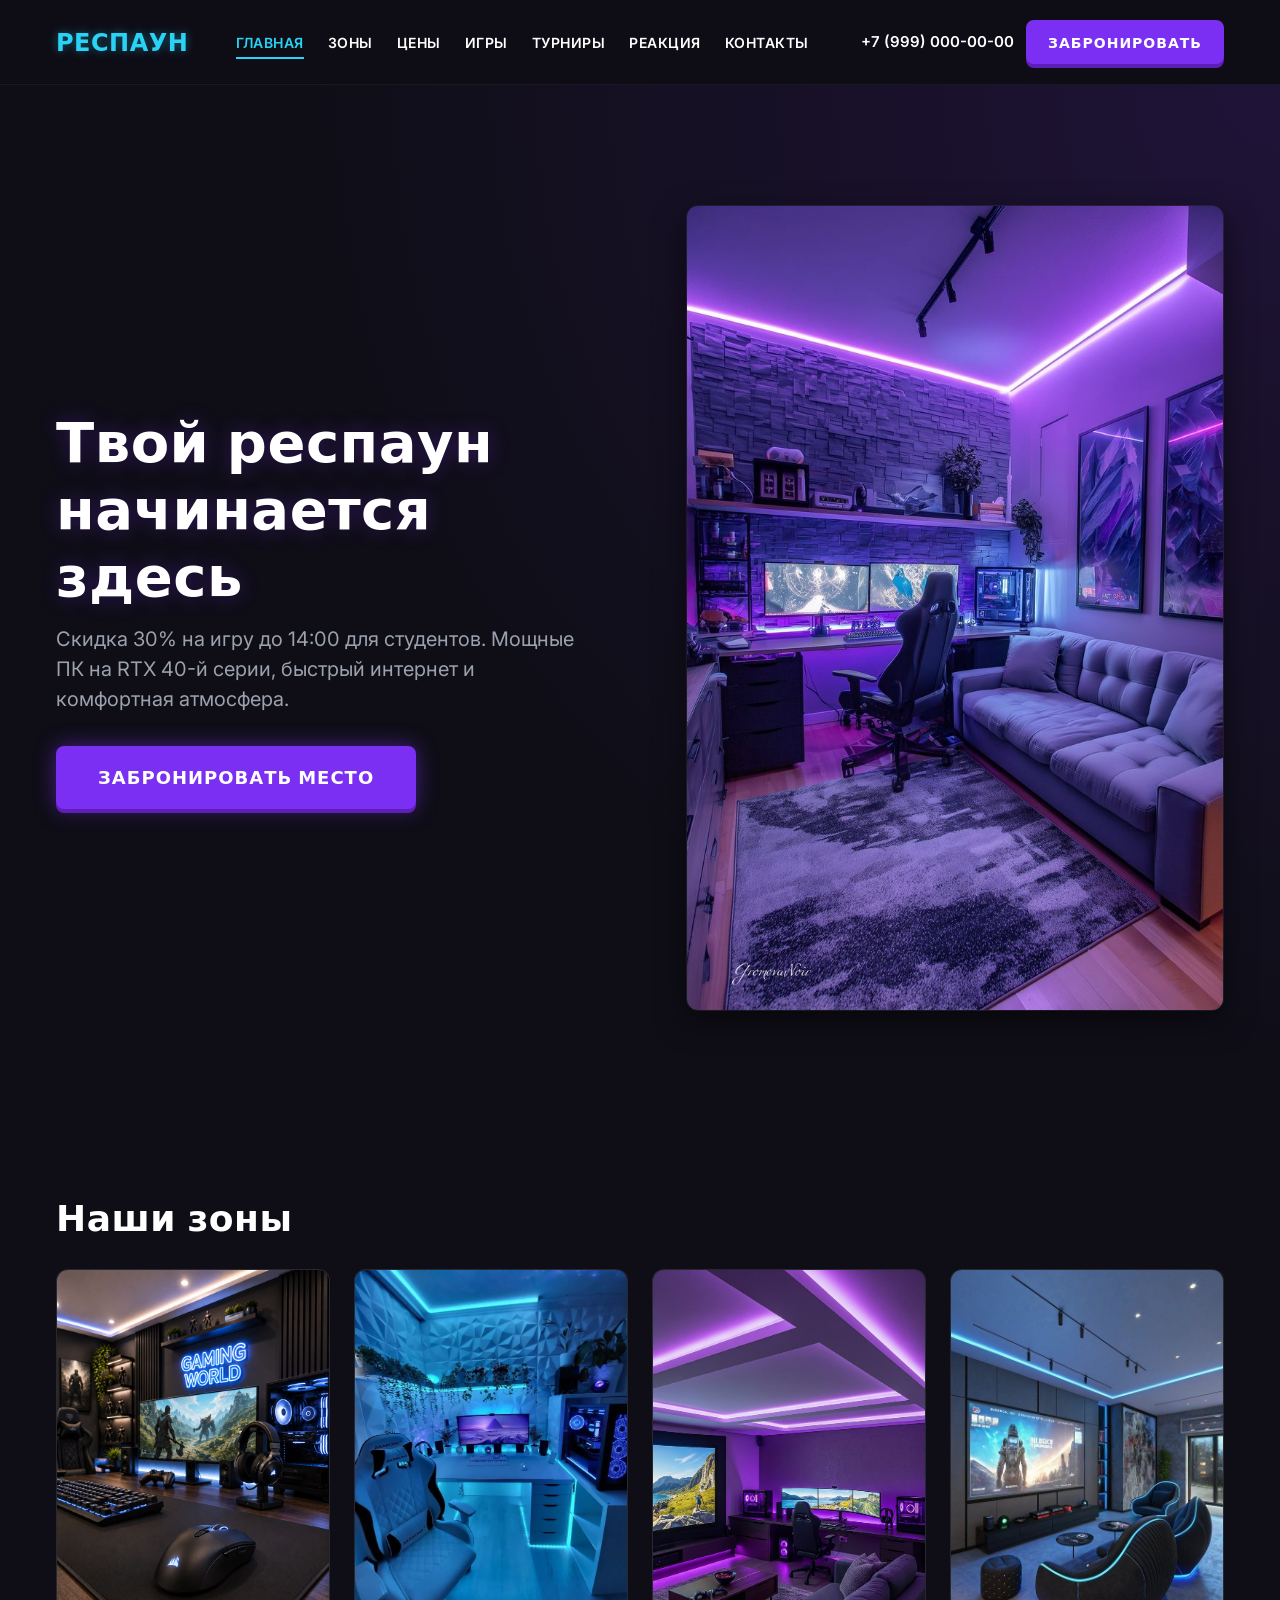
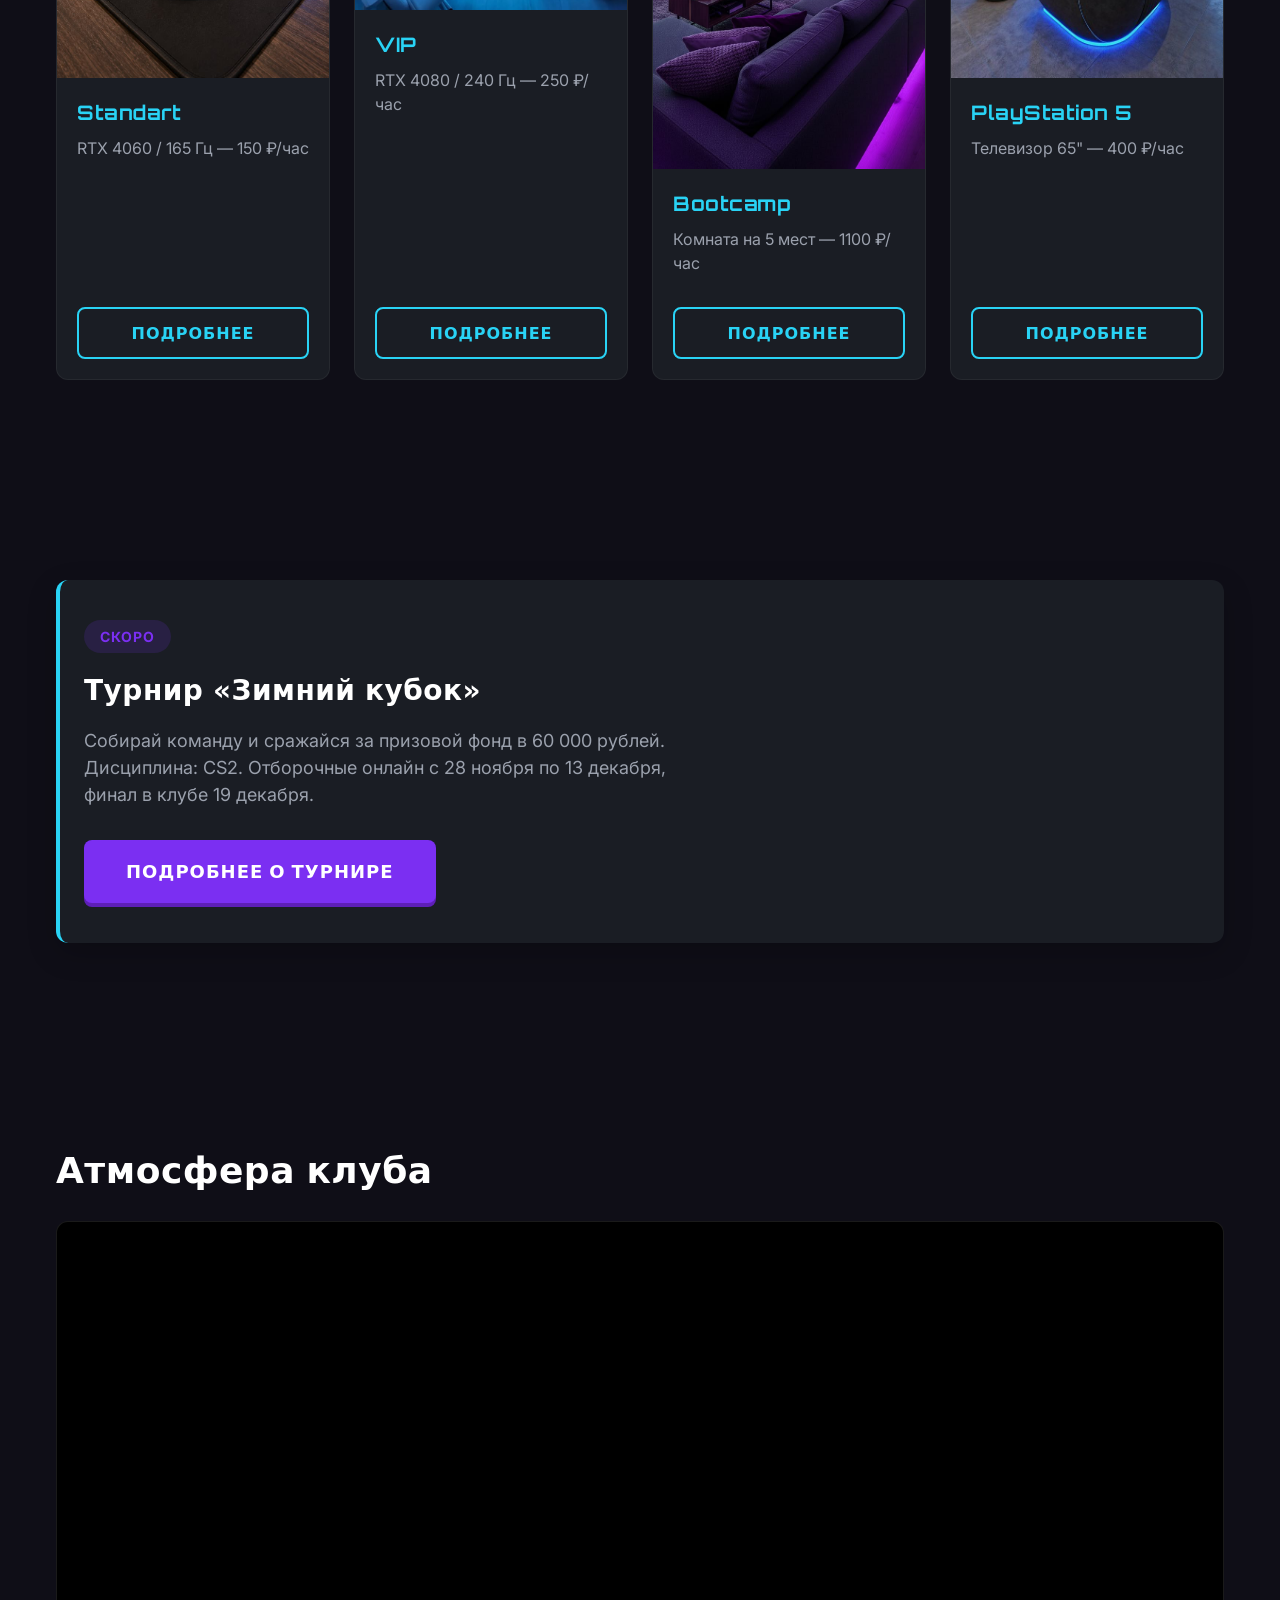
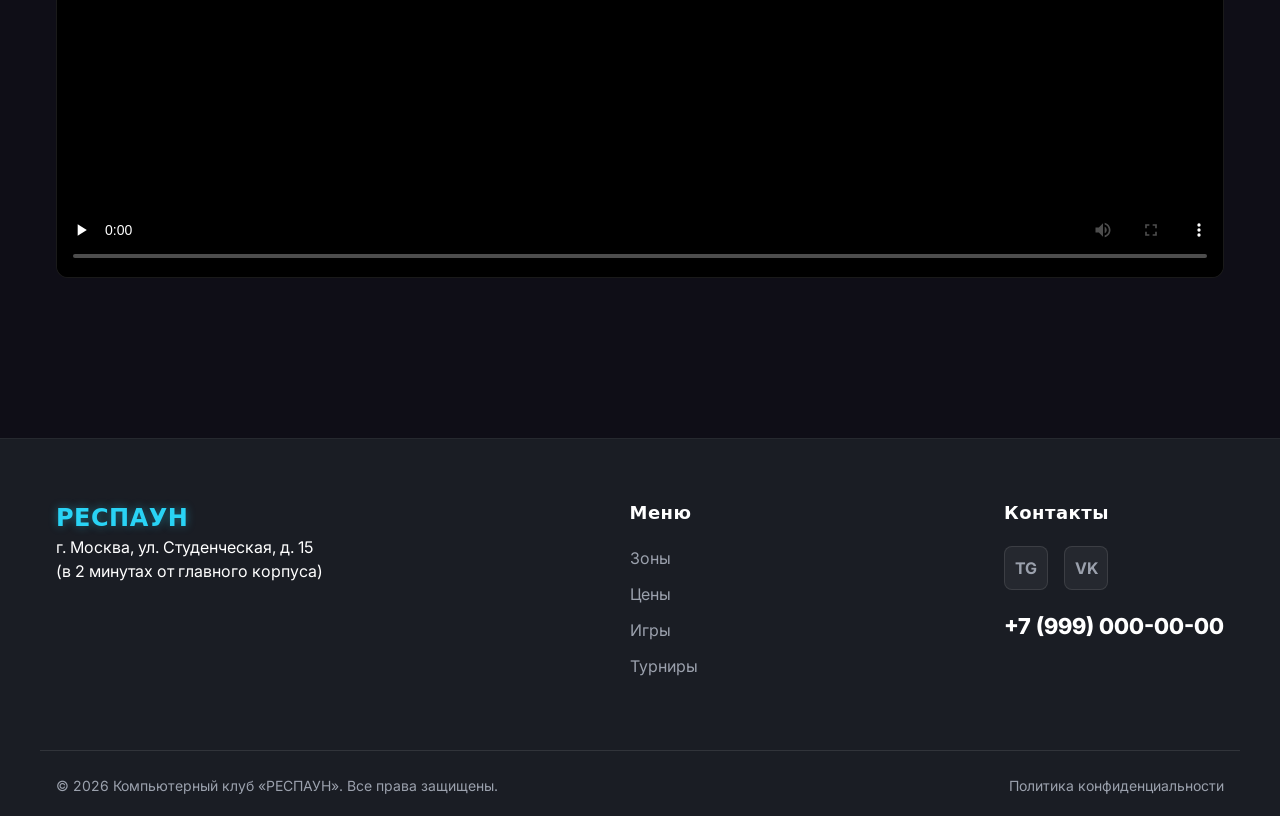
==== commit 89482abf: "added imgs, updated privacy and 404" ====
--- a/index.html
+++ b/index.html
@@ -13,7 +13,7 @@
   <meta property="og:type" content="website">
   <meta property="og:url" content="https://respawn-club.ru/">
   
-  <link rel="icon" href="img/favicon.ico" type="image/x-icon">
+  <link rel="icon" href="img/favicon.png" type="image/x-icon">
   <link rel="stylesheet" href="css/style.css">
   <script src="js/main.js" defer></script>
 </head>
@@ -62,7 +62,7 @@
           </a>
         </div>
         <div class="hero__image">
-          <img src="img/bolvanka.jpg" alt="Игровое место в компьютерном клубе РЕСПАУН" width="600" height="400" fetchpriority="high">
+          <img src="img/respawn_here.jpg" alt="Игровое место в компьютерном клубе РЕСПАУН" width="600" height="400" fetchpriority="high">
         </div>
       </div>
     </section>
@@ -74,7 +74,7 @@
         <div class="zones__grid" data-event="zone_view">
           
           <a href="zones.html#standard" class="zone-card">
-            <img src="img/bolvanka.jpg" alt="Зона Стандарт" class="zone-card__img" loading="lazy" width="300" height="200">
+            <img src="img/standart.jpg" alt="Зона Стандарт" class="zone-card__img" loading="lazy" width="300" height="200">
             <div class="zone-card__content">
               <h3 class="zone-card__title">Standart</h3>
               <p class="zone-card__desc">RTX 4060 / 165 Гц — 150 ₽/час</p>
@@ -83,7 +83,7 @@
           </a>
 
           <a href="zones.html#vip" class="zone-card">
-            <img src="img/bolvanka.jpg" alt="VIP-зона" class="zone-card__img" loading="lazy" width="300" height="200">
+            <img src="img/vip.jpg" alt="VIP-зона" class="zone-card__img" loading="lazy" width="300" height="200">
             <div class="zone-card__content">
               <h3 class="zone-card__title">VIP</h3>
               <p class="zone-card__desc">RTX 4080 / 240 Гц — 250 ₽/час</p>
@@ -92,7 +92,7 @@
           </a>
 
           <a href="zones.html#bootcamp" class="zone-card">
-            <img src="img/bolvanka.jpg" alt="Буткемп для команд" class="zone-card__img" loading="lazy" width="300" height="200">
+            <img src="img/bootcamp.jpg" alt="Буткемп для команд" class="zone-card__img" loading="lazy" width="300" height="200">
             <div class="zone-card__content">
               <h3 class="zone-card__title">Bootcamp</h3>
               <p class="zone-card__desc">Комната на 5 мест — 1100 ₽/час</p>
@@ -101,7 +101,7 @@
           </a>
 
           <a href="zones.html#console" class="zone-card">
-            <img src="img/bolvanka.jpg" alt="Консольная зона" class="zone-card__img" loading="lazy" width="300" height="200">
+            <img src="img/ps5.jpg" alt="Консольная зона" class="zone-card__img" loading="lazy" width="300" height="200">
             <div class="zone-card__content">
               <h3 class="zone-card__title">PlayStation 5</h3>
               <p class="zone-card__desc">Телевизор 65" — 400 ₽/час</p>
--- a/css/style.css
+++ b/css/style.css
@@ -1820,4 +1820,190 @@
   .games-grid {
     grid-template-columns: repeat(3, 1fr);
   }
+}
+
+/* =========================================
+   СТРАНИЦА ПОЛИТИКИ КОНФИДЕНЦИАЛЬНОСТИ
+   ========================================= */
+.privacy-content {
+  max-width: 800px; /* Ограничиваем ширину для удобства чтения */
+  margin: 0 auto;
+  background-color: var(--surface-color);
+  padding: 40px 24px;
+  border-radius: var(--border-radius);
+  border: 1px solid rgba(255,255,255,0.05);
+  color: var(--text-muted);
+  line-height: 1.8; /* Увеличенный межстрочный интервал */
+  font-size: 16px;
+}
+
+.privacy-content h2 {
+  font-size: 24px;
+  color: var(--text-main);
+  margin-top: 32px;
+  margin-bottom: 16px;
+}
+
+.privacy-content h2:first-child {
+  margin-top: 0;
+}
+
+.privacy-content p {
+  margin-bottom: 16px;
+}
+
+.privacy-content ul {
+  margin-bottom: 16px;
+  padding-left: 24px;
+  list-style-type: disc; /* Возвращаем стандартные точки для списков */
+}
+
+.privacy-content li {
+  margin-bottom: 8px;
+}
+
+.privacy-content strong {
+  color: var(--text-main);
+}
+
+@media (min-width: 768px) {
+  .privacy-content {
+    padding: 60px 48px;
+  }
+}
+
+/* =========================================
+   СТРАНИЦА 404
+   ========================================= */
+.error-section {
+  min-height: 70vh;
+  display: flex;
+  align-items: center;
+  justify-content: center;
+  text-align: center;
+}
+
+.error-wrapper {
+  max-width: 600px;
+  margin: 0 auto;
+}
+
+/* Эффект глитча для цифры 404 */
+.error-glitch {
+  font-family: var(--font-title);
+  font-size: 120px;
+  font-weight: 900;
+  color: var(--accent-secondary);
+  line-height: 1;
+  position: relative;
+  margin-bottom: 24px;
+  text-shadow: 0 0 20px rgba(41, 211, 245, 0.4);
+}
+
+.error-glitch::before,
+.error-glitch::after {
+  content: attr(data-text);
+  position: absolute;
+  top: 0;
+  left: 0;
+  width: 100%;
+  height: 100%;
+  background: var(--bg-color);
+}
+
+.error-glitch::before {
+  left: 2px;
+  text-shadow: -2px 0 var(--accent-color); /* Фиолетовый сдвиг */
+  clip: rect(44px, 450px, 56px, 0);
+  animation: glitch-anim 5s infinite linear alternate-reverse;
+}
+
+.error-glitch::after {
+  left: -2px;
+  text-shadow: -2px 0 var(--text-main);
+  clip: rect(44px, 450px, 56px, 0);
+  animation: glitch-anim2 5s infinite linear alternate-reverse;
+}
+
+@keyframes glitch-anim {
+  0% { clip: rect(12px, 9999px, 85px, 0); }
+  20% { clip: rect(62px, 9999px, 14px, 0); }
+  40% { clip: rect(33px, 9999px, 78px, 0); }
+  60% { clip: rect(81px, 9999px, 24px, 0); }
+  80% { clip: rect(55px, 9999px, 92px, 0); }
+  100% { clip: rect(98px, 9999px, 43px, 0); }
+}
+
+@keyframes glitch-anim2 {
+  0% { clip: rect(65px, 9999px, 100px, 0); }
+  20% { clip: rect(11px, 9999px, 54px, 0); }
+  40% { clip: rect(98px, 9999px, 18px, 0); }
+  60% { clip: rect(36px, 9999px, 77px, 0); }
+  80% { clip: rect(84px, 9999px, 39px, 0); }
+  100% { clip: rect(22px, 9999px, 66px, 0); }
+}
+
+.error-title {
+  font-size: 32px;
+  margin-bottom: 16px;
+}
+
+.error-desc {
+  font-size: 18px;
+  color: var(--text-muted);
+  margin-bottom: 40px;
+  line-height: 1.6;
+}
+
+.error-actions {
+  margin-bottom: 48px;
+}
+
+/* Сетка быстрых ссылок */
+.error-links {
+  border-top: 1px solid rgba(255,255,255,0.1);
+  padding-top: 32px;
+}
+
+.error-links p {
+  color: var(--text-muted);
+  margin-bottom: 16px;
+  font-size: 14px;
+  text-transform: uppercase;
+  letter-spacing: 1px;
+}
+
+.error-links__grid {
+  display: grid;
+  grid-template-columns: 1fr;
+  gap: 12px;
+}
+
+.error-link {
+  display: block;
+  padding: 12px;
+  background-color: rgba(255,255,255,0.03);
+  border: 1px solid rgba(255,255,255,0.05);
+  border-radius: 8px;
+  color: var(--text-main);
+  font-weight: 500;
+  transition: all 0.3s;
+}
+
+.error-link:hover {
+  background-color: var(--surface-color);
+  border-color: var(--accent-color);
+  color: var(--accent-color);
+}
+
+@media (min-width: 768px) {
+  .error-glitch {
+    font-size: 180px;
+  }
+  .error-title {
+    font-size: 42px;
+  }
+  .error-links__grid {
+    grid-template-columns: repeat(2, 1fr);
+  }
 }
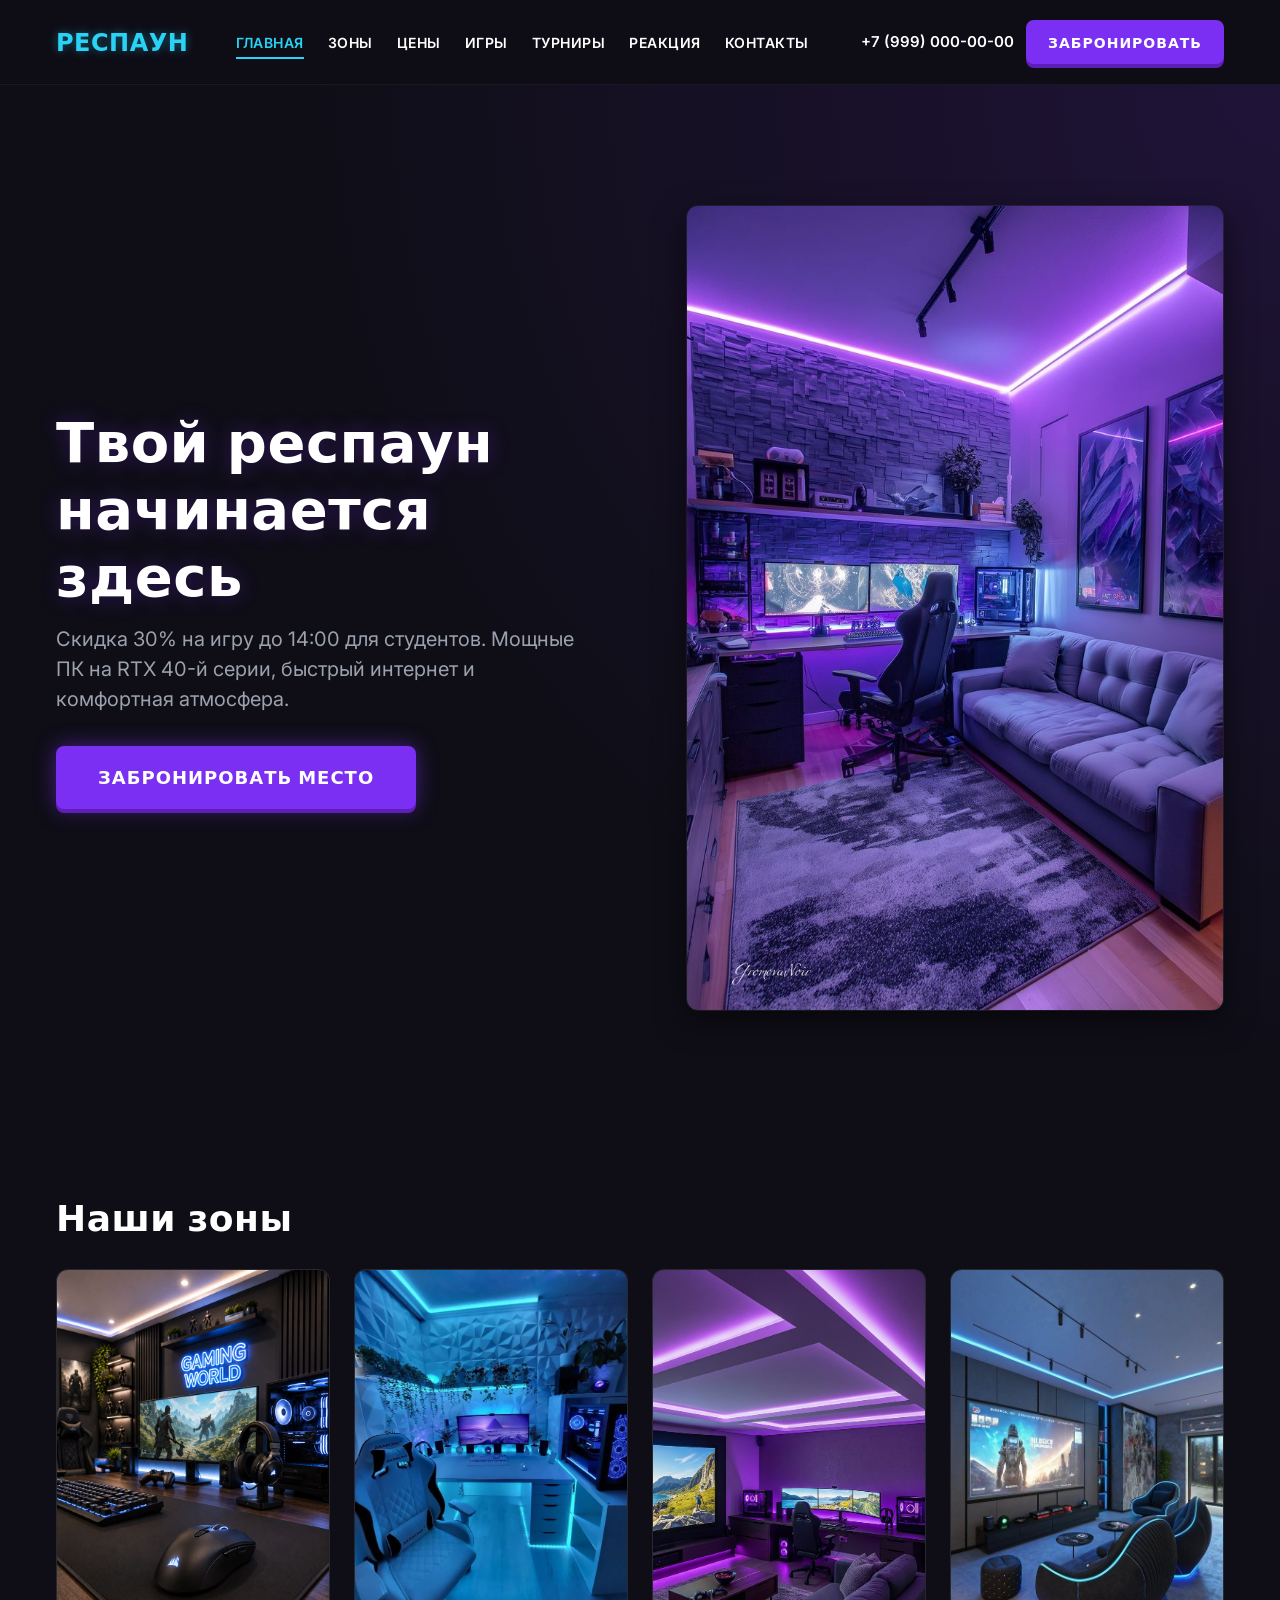
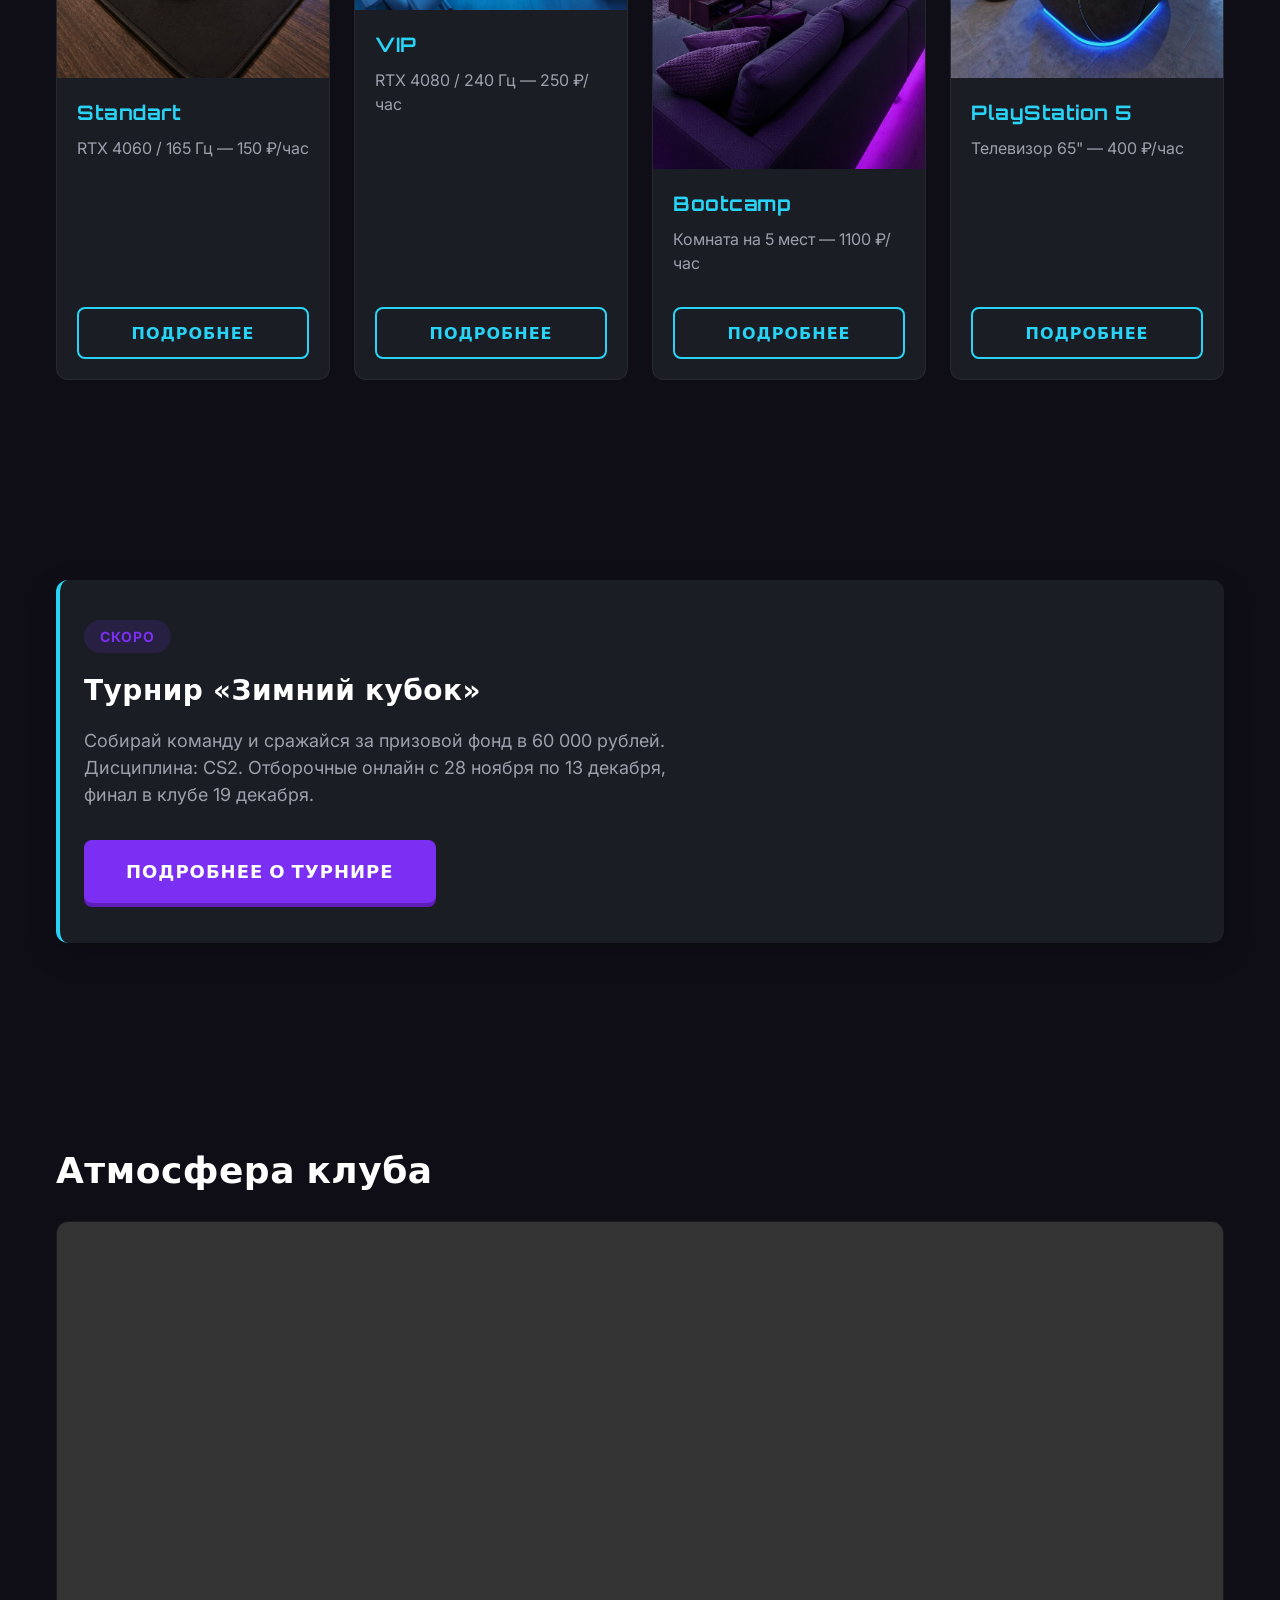
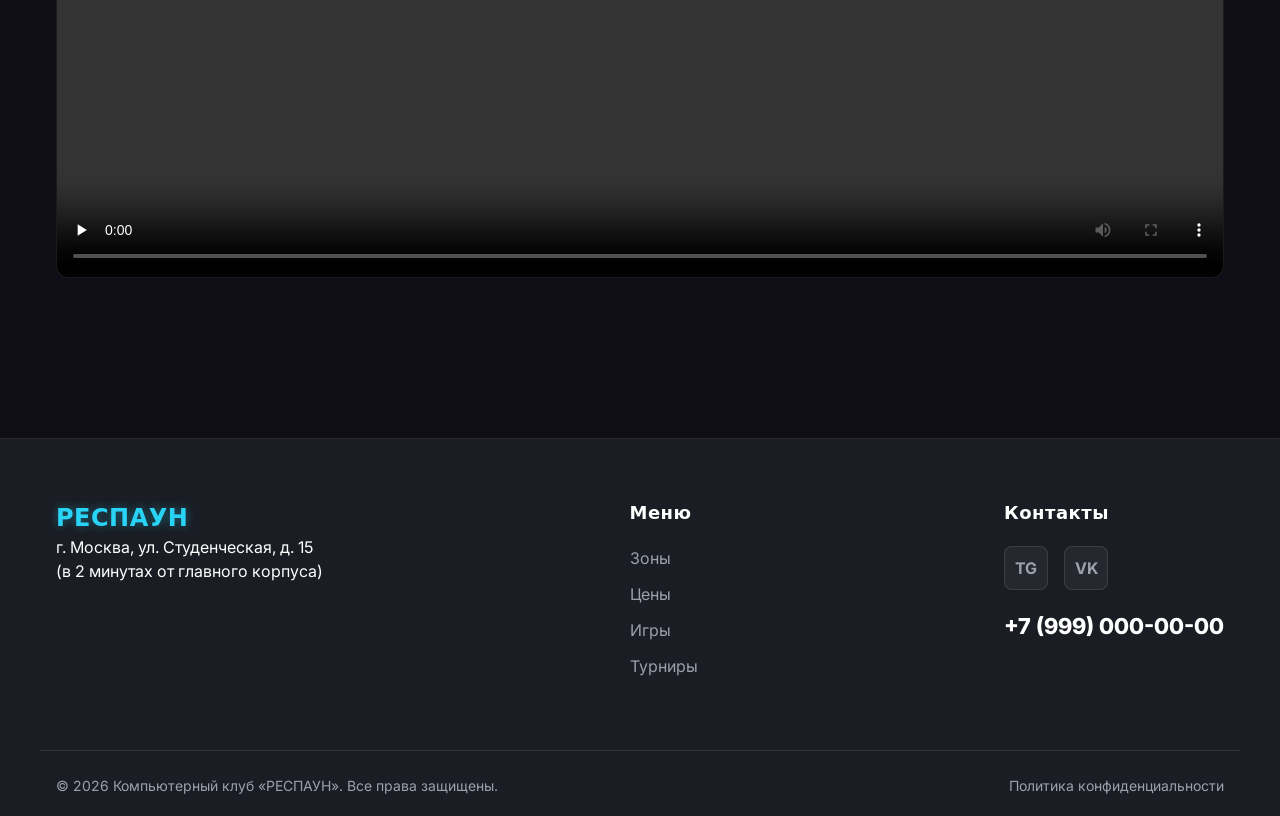
==== commit f4076434: "readme update" ====
--- a/index.html
+++ b/index.html
@@ -132,8 +132,8 @@
       <div class="container">
         <h2 class="section__title">Атмосфера клуба</h2>
         <div class="video-wrapper">
-          <video class="club-video" controls preload="none" poster="img/bolvanka.j">
-            <source src="video/bolvanka.MOV" type="video/mp4">
+          <video class="club-video" controls preload="none">
+            <source src="files/club_vid.mp4" type="video/mp4">
             Ваш браузер не поддерживает видео.
           </video>
         </div>
